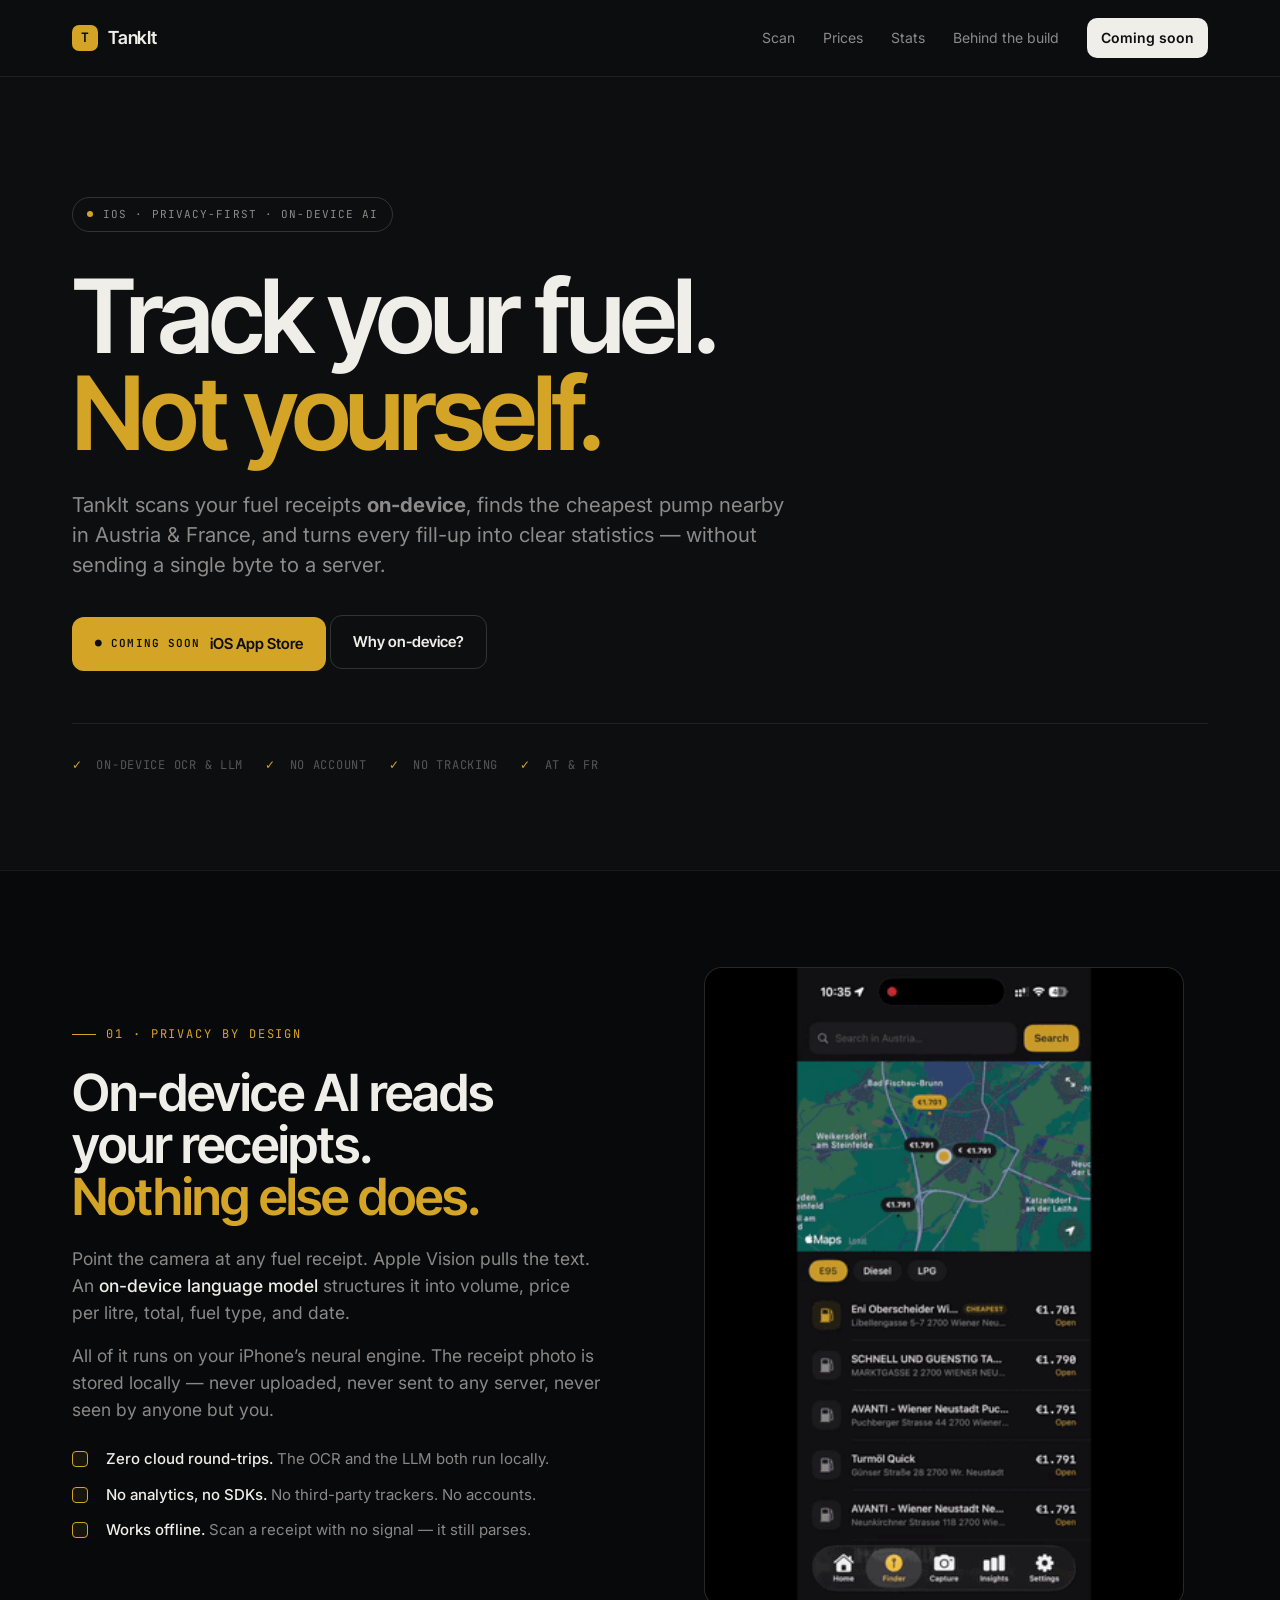
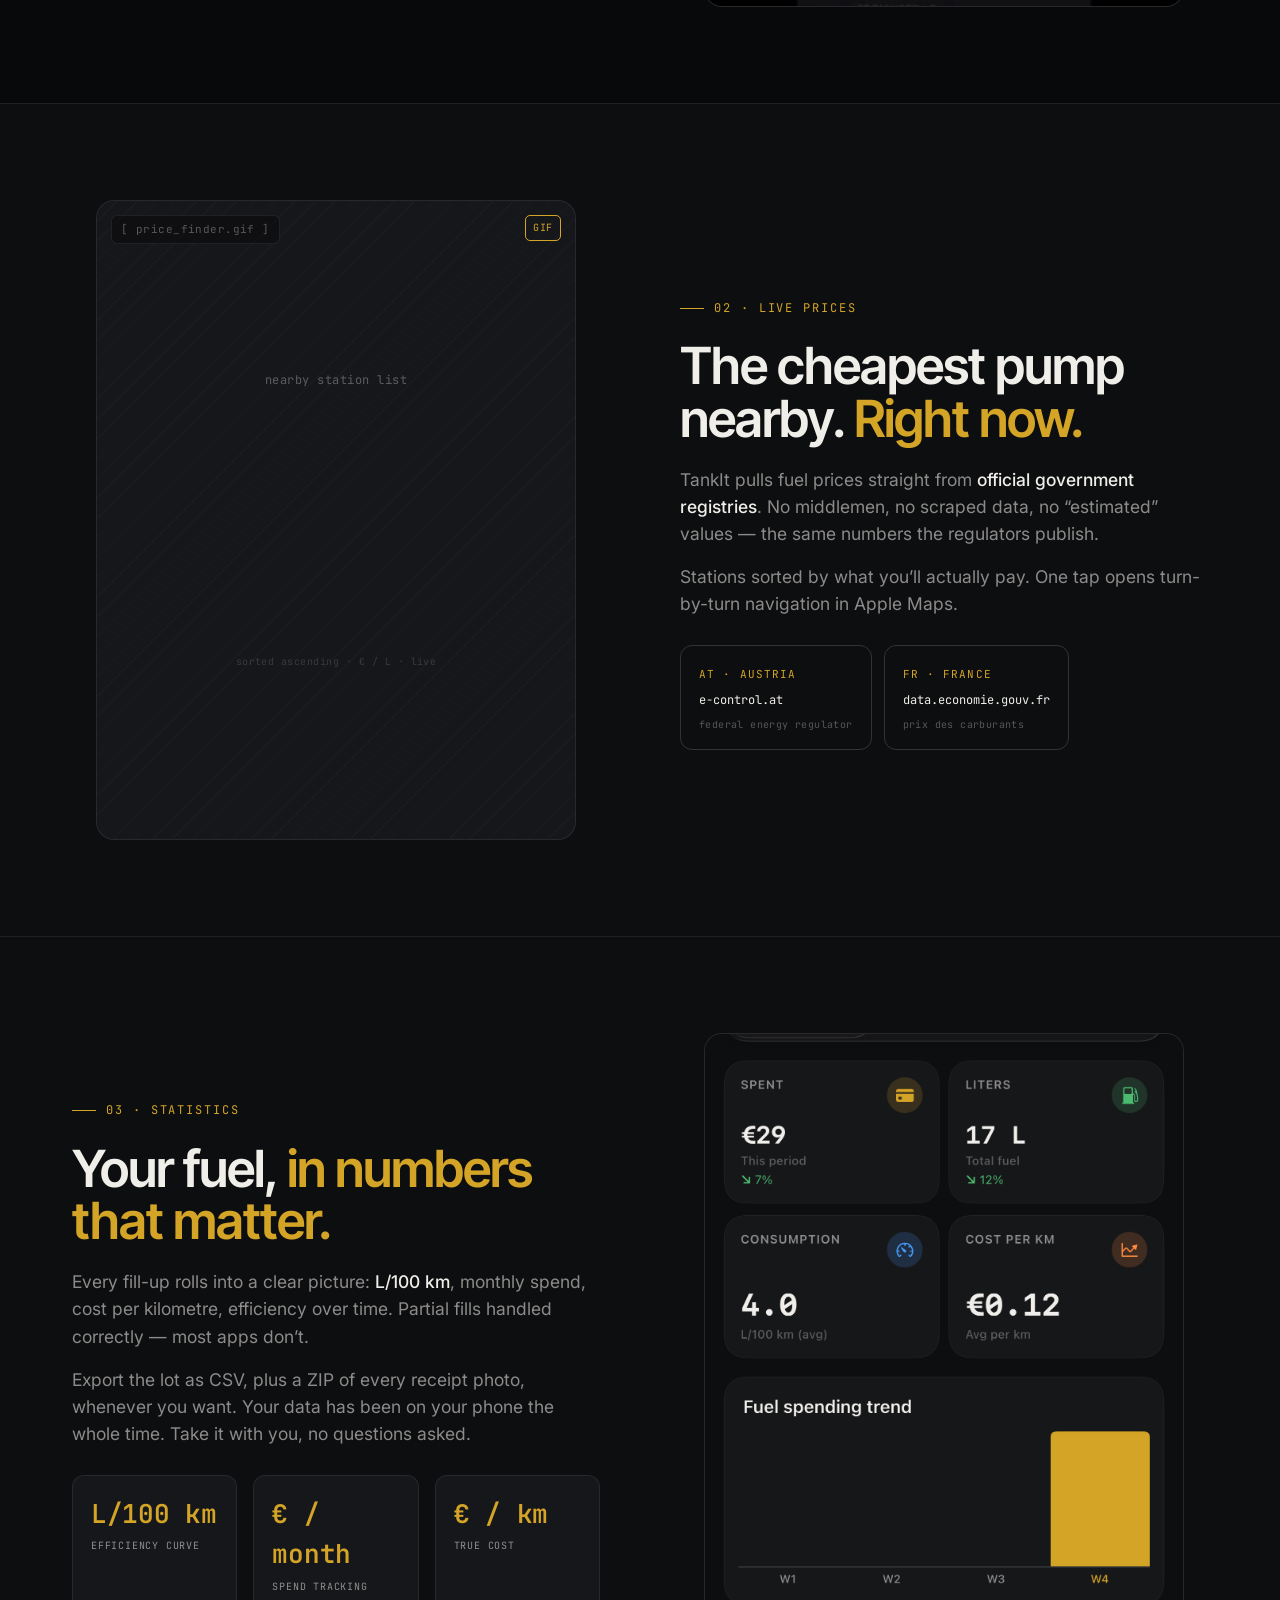
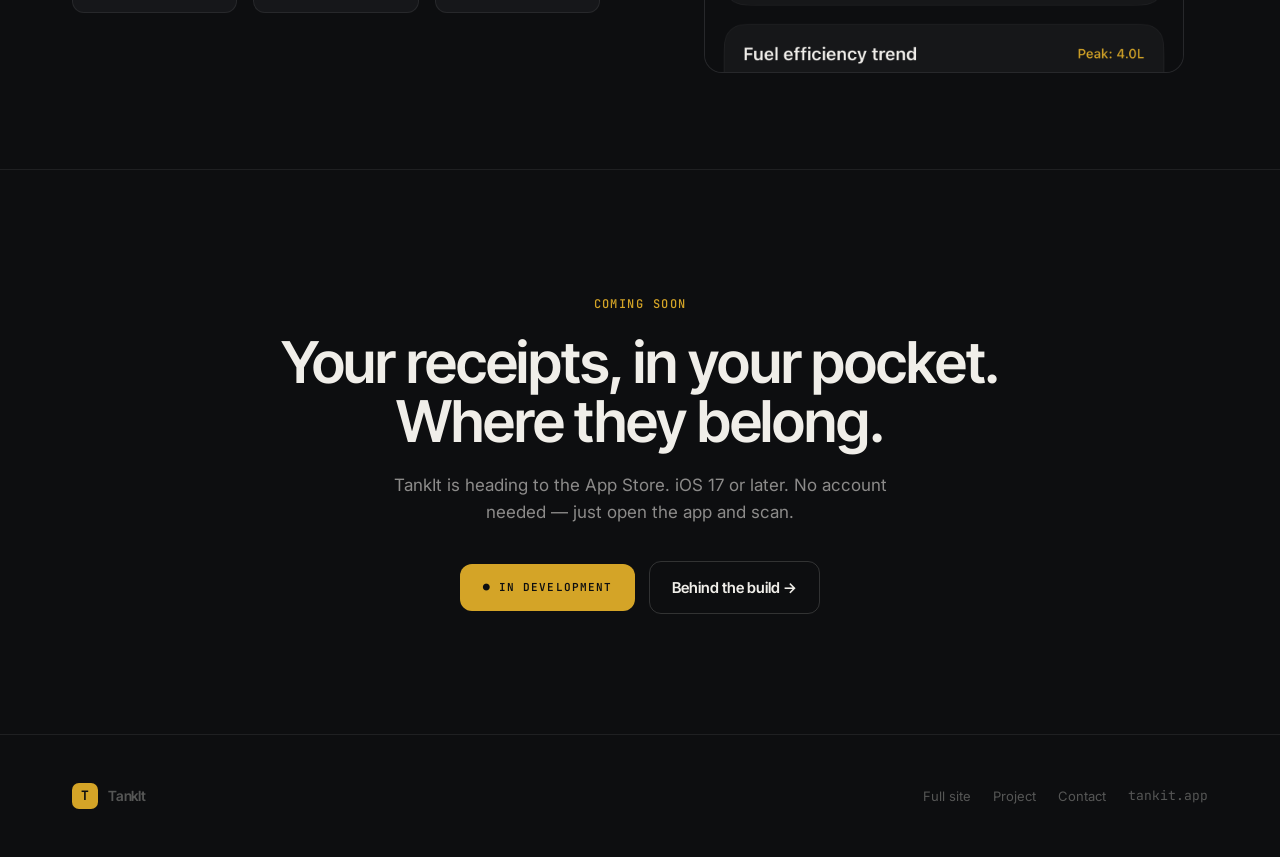
==== index.html @ 337fa313 "Initial commit" ====
<!doctype html>
<html lang="en">
<head>
<meta charset="utf-8" />
<meta name="viewport" content="width=device-width,initial-scale=1" />
<title>TankIt — Fuel tracking that stays on your phone</title>
<meta name="description" content="A privacy-first iOS fuel tracker. On-device receipt scanning, live prices in Austria & France, and your fuel statistics — without ever leaving your iPhone." />
<link rel="preconnect" href="https://fonts.googleapis.com">
<link rel="preconnect" href="https://fonts.gstatic.com" crossorigin>
<link href="https://fonts.googleapis.com/css2?family=Inter+Tight:wght@400;500;600;700&family=Inter:wght@400;500;600&family=JetBrains+Mono:wght@400;500;600;700&display=swap" rel="stylesheet">
<link rel="stylesheet" href="styles.css" />
<style>
  /* Short page — three feature anchors only */
  .hero-short { padding: 120px 0 96px; }
  .hero-short h1 { font-size: clamp(56px, 8vw, 108px); line-height: 0.95; letter-spacing: -0.04em; max-width: 14ch; }
  .hero-short h1 .accent { color: var(--accent); }
  .hero-short .lede { font-size: clamp(18px, 1.6vw, 22px); color: var(--ink-muted); max-width: 56ch; margin: 28px 0 36px; line-height: 1.45; }
  .hero-short .badges {
    display: flex; flex-wrap: wrap; gap: 22px;
    font-family: var(--font-mono); font-size: 12px;
    color: var(--ink-faint); letter-spacing: 0.06em; text-transform: uppercase;
    padding-top: 32px; border-top: 1px solid var(--border); margin-top: 52px;
  }
  .hero-short .badges .check { color: var(--accent); margin-right: 6px; }

  /* Feature trio — alternating layout */
  .feat-block {
    padding: 96px 0;
    border-top: 1px solid var(--border);
  }
  .feat-block .row {
    display: grid;
    grid-template-columns: 1fr 1fr;
    gap: 80px;
    align-items: center;
  }
  .feat-block.reverse .row > .copy { order: 2; }
  .feat-block.reverse .row > .art { order: 1; }
  .feat-block .num {
    font-family: var(--font-mono); font-size: 12px; color: var(--accent);
    letter-spacing: 0.16em; text-transform: uppercase; margin-bottom: 22px;
    display: inline-flex; align-items: center; gap: 10px;
  }
  .feat-block .num::before { content: ""; width: 24px; height: 1px; background: var(--accent); }
  .feat-block h2 {
    font-size: clamp(36px, 4vw, 56px);
    line-height: 1.02; letter-spacing: -0.02em;
    margin-bottom: 22px; max-width: 16ch;
  }
  .feat-block h2 .accent { color: var(--accent); }
  .feat-block .copy p {
    font-size: 17.5px; color: var(--ink-muted); line-height: 1.55;
    max-width: 50ch; margin-bottom: 16px;
  }
  .feat-block .copy strong { color: var(--ink); font-weight: 500; }
  .feat-block ul.kv {
    margin-top: 24px; padding: 0; list-style: none;
    display: flex; flex-direction: column; gap: 12px;
  }
  .feat-block ul.kv li {
    display: grid; grid-template-columns: 22px 1fr;
    gap: 12px; font-size: 15px; color: var(--ink-muted);
  }
  .feat-block ul.kv li::before {
    content: ""; width: 14px; height: 14px;
    border: 1px solid var(--accent); border-radius: 4px;
    margin-top: 4px; background: rgba(212, 164, 39, 0.08);
  }
  .feat-block ul.kv li strong { color: var(--ink); font-weight: 500; }
  @media (max-width: 900px) {
    .feat-block .row { grid-template-columns: 1fr; gap: 40px; }
    .feat-block.reverse .row > .copy,
    .feat-block.reverse .row > .art { order: initial; }
  }

  /* Special: privacy block — darker tone */
  .privacy-block { background: #08090b; }
  .privacy-block .num { color: var(--accent); }
  .privacy-pill {
    display: inline-flex; align-items: center; gap: 10px;
    padding: 8px 14px; border: 1px solid var(--border-strong);
    border-radius: 999px; font-family: var(--font-mono);
    font-size: 11px; color: var(--ink-muted); letter-spacing: 0.1em;
    text-transform: uppercase; margin-bottom: 24px;
  }
  .privacy-pill .dot { width: 6px; height: 6px; border-radius: 50%; background: var(--accent); }

  /* Coverage tag pair (AT / FR) */
  .country-tags { display: flex; gap: 12px; margin-top: 28px; flex-wrap: wrap; }
  .country-tag {
    border: 1px solid var(--border-strong);
    border-radius: 12px; padding: 14px 18px; min-width: 140px;
  }
  .country-tag .flag {
    font-family: var(--font-mono); font-size: 11px;
    color: var(--accent); letter-spacing: 0.1em; text-transform: uppercase;
  }
  .country-tag .src {
    display: block; font-family: var(--font-mono); font-size: 12px;
    color: var(--ink); margin-top: 6px;
  }
  .country-tag .src-sub {
    font-family: var(--font-mono); font-size: 10px;
    color: var(--ink-faint); margin-top: 2px; letter-spacing: 0.04em;
  }

  /* Stats inline display */
  .stats-row {
    display: grid; grid-template-columns: repeat(3, 1fr);
    gap: 16px; margin-top: 28px;
  }
  .stats-row .stat {
    border: 1px solid var(--border); border-radius: 12px;
    padding: 18px; background: var(--bg-elev);
  }
  .stats-row .v {
    font-family: var(--font-mono); font-size: 26px;
    font-weight: 600; color: var(--accent);
    letter-spacing: -0.01em;
  }
  .stats-row .l {
    font-family: var(--font-mono); font-size: 10px;
    color: var(--ink-muted); text-transform: uppercase;
    letter-spacing: 0.08em; margin-top: 4px;
  }
  @media (max-width: 600px) { .stats-row { grid-template-columns: 1fr 1fr; } }

  /* CTA */
  .cta-short { padding: 120px 0; text-align: center; border-top: 1px solid var(--border); }
  .cta-short h2 { font-size: clamp(36px, 4.5vw, 64px); line-height: 1.02; letter-spacing: -0.02em; }
  .cta-short p { font-size: 17px; color: var(--ink-muted); max-width: 50ch; margin: 22px auto 36px; }

  /* Media art frames — make sure they sit large in their column */
  .feat-block .art .media { width: 100%; max-width: 480px; margin: 0 auto; }
  .feat-block.center-art .art .media { max-width: 560px; }
</style>
</head>
<body>

<header class="nav">
  <div class="nav-inner">
    <a class="brand" href="index.html">
      <span class="brand-mark">T</span>
      <span>TankIt</span>
    </a>
    <nav class="nav-links">
      <a href="#scan">Scan</a>
      <a href="#prices">Prices</a>
      <a href="#stats">Stats</a>
      <a href="behind.html">Behind the build</a>
      <a class="nav-cta" href="#download">Coming soon</a>
    </nav>
  </div>
</header>

<main>

  <!-- HERO -->
  <section class="hero-short">
    <div class="wrap">
      <span class="privacy-pill" style="margin-bottom: 36px;">
        <span class="dot"></span>
        <span>iOS · privacy-first · on-device AI</span>
      </span>
      <h1>Track your fuel.<br/><span class="accent">Not yourself.</span></h1>
      <p class="lede">
        TankIt scans your fuel receipts <strong>on-device</strong>, finds the cheapest pump nearby in Austria &amp; France, and turns every fill-up into clear statistics — without sending a single byte to a server.
      </p>
      <div class="hero-actions">
        <span class="btn btn-primary" style="cursor:default;">
          <span class="mono" style="font-size:11px;letter-spacing:0.1em;text-transform:uppercase;">●&nbsp;Coming soon</span>
          <span>iOS App Store</span>
        </span>
        <a class="btn btn-ghost" href="#scan">Why on-device?</a>
      </div>
      <div class="badges">
        <span><span class="check">✓</span> on-device OCR &amp; LLM</span>
        <span><span class="check">✓</span> no account</span>
        <span><span class="check">✓</span> no tracking</span>
        <span><span class="check">✓</span> AT &amp; FR</span>
      </div>
    </div>
  </section>

  <!-- 01 · ON-DEVICE LLM RECEIPT SCANNING -->
  <section class="feat-block privacy-block" id="scan">
    <div class="wrap">
      <div class="row">
        <div class="copy">
          <span class="num">01 · Privacy by design</span>
          <h2>On-device AI reads your receipts. <span class="accent">Nothing else does.</span></h2>
          <p>
            Point the camera at any fuel receipt. Apple Vision pulls the text. An <strong>on-device language model</strong> structures it into volume, price per litre, total, fuel type, and date.
          </p>
          <p>
            All of it runs on your iPhone&rsquo;s neural engine. The receipt photo is stored locally — never uploaded, never sent to any server, never seen by anyone but you.
          </p>
          <ul class="kv">
            <li><span><strong>Zero cloud round-trips.</strong> The OCR and the LLM both run locally.</span></li>
            <li><span><strong>No analytics, no SDKs.</strong> No third-party trackers. No accounts.</span></li>
            <li><span><strong>Works offline.</strong> Scan a receipt with no signal — it still parses.</span></li>
          </ul>
        </div>
        <div class="art">
          <div class="media ar-3-4"><img src="assets/receipt_scan.gif" alt="On-device receipt scanning" onerror="this.remove()"/><span class="media-label">[ receipt_scan.gif ]</span>
            <span class="media-tag">GIF</span>
            <div class="media-center">
              on-device scan loop
              <span class="dim">camera → Vision OCR → on-device LLM → fields</span>
            </div>
          </div>
        </div>
      </div>
    </div>
  </section>

  <!-- 02 · NEARBY STATIONS -->
  <section class="feat-block reverse" id="prices">
    <div class="wrap">
      <div class="row">
        <div class="copy">
          <span class="num">02 · Live prices</span>
          <h2>The cheapest pump nearby. <span class="accent">Right now.</span></h2>
          <p>
            TankIt pulls fuel prices straight from <strong>official government registries</strong>. No middlemen, no scraped data, no &ldquo;estimated&rdquo; values — the same numbers the regulators publish.
          </p>
          <p>
            Stations sorted by what you&rsquo;ll actually pay. One tap opens turn-by-turn navigation in Apple Maps.
          </p>
          <div class="country-tags">
            <div class="country-tag">
              <span class="flag">AT · Austria</span>
              <span class="src">e-control.at</span>
              <span class="src-sub">federal energy regulator</span>
            </div>
            <div class="country-tag">
              <span class="flag">FR · France</span>
              <span class="src">data.economie.gouv.fr</span>
              <span class="src-sub">prix des carburants</span>
            </div>
          </div>
        </div>
        <div class="art">
          <div class="media ar-3-4"><img src="assets/price_finder.gif" alt="Nearby fuel stations sorted by price" onerror="this.remove()"/><span class="media-label">[ price_finder.gif ]</span>
            <span class="media-tag">GIF</span>
            <div class="media-center">
              nearby station list
              <span class="dim">sorted ascending · € / L · live</span>
            </div>
          </div>
        </div>
      </div>
    </div>
  </section>

  <!-- 03 · STATISTICS -->
  <section class="feat-block" id="stats">
    <div class="wrap">
      <div class="row">
        <div class="copy">
          <span class="num">03 · Statistics</span>
          <h2>Your fuel, <span class="accent">in numbers that matter.</span></h2>
          <p>
            Every fill-up rolls into a clear picture: <strong>L/100 km</strong>, monthly spend, cost per kilometre, efficiency over time. Partial fills handled correctly — most apps don&rsquo;t.
          </p>
          <p>
            Export the lot as CSV, plus a ZIP of every receipt photo, whenever you want. Your data has been on your phone the whole time. Take it with you, no questions asked.
          </p>
          <div class="stats-row">
            <div class="stat"><div class="v">L/100&nbsp;km</div><div class="l">efficiency curve</div></div>
            <div class="stat"><div class="v">€ / month</div><div class="l">spend tracking</div></div>
            <div class="stat"><div class="v">€ / km</div><div class="l">true cost</div></div>
          </div>
        </div>
        <div class="art">
          <div class="media ar-3-4"><img src="assets/stats_dashboard.png" alt="Fuel statistics dashboard" onerror="this.remove()"/><span class="media-label">[ stats_dashboard.png ]</span>
            <span class="media-tag">IMG</span>
            <div class="media-center">
              statistics dashboard
              <span class="dim">L/100 km · € spend · cost/km · trend</span>
            </div>
          </div>
        </div>
      </div>
    </div>
  </section>

  <!-- CTA -->
  <section class="cta-short" id="download">
    <div class="wrap-narrow">
      <span class="eyebrow">Coming soon</span>
      <h2 style="margin-top:18px;">Your receipts, in your pocket.<br/>Where they belong.</h2>
      <p>TankIt is heading to the App Store. iOS 17 or later. No account needed — just open the app and scan.</p>
      <div style="display:flex;gap:14px;justify-content:center;flex-wrap:wrap;align-items:center;">
        <span class="btn btn-primary" style="cursor:default;">
          <span class="mono" style="font-size:11px;letter-spacing:0.1em;text-transform:uppercase;">●&nbsp;In development</span>
        </span>
        <a class="btn btn-ghost" href="behind.html">Behind the build →</a>
      </div>
    </div>
  </section>

</main>

<footer>
  <div class="wrap">
    <div class="footer-inner">
      <div class="brand">
        <span class="brand-mark">T</span>
        <span style="font-size:14px;">TankIt</span>
      </div>
      <div class="footer-links">
        <a href="index.html">Full site</a>
        <a href="behind.html">Project</a>
        <a href="mailto:hello@tankit.app">Contact</a>
        <span class="mono">tankit.app</span>
      </div>
    </div>
  </div>
</footer>

</body>
</html>
---- styles.css ----
/* TankIt — Petrol Dark, derived from app Theme.swift */
:root {
  --bg: #0d0e10;
  --bg-elev: #16171a;
  --bg-subtle: #1d1e22;
  --ink: #f0eee9;
  --ink-muted: rgba(240, 238, 233, 0.56);
  --ink-faint: rgba(240, 238, 233, 0.32);
  --ink-ghost: rgba(240, 238, 233, 0.16);
  --border: rgba(240, 238, 233, 0.08);
  --border-strong: rgba(240, 238, 233, 0.16);
  --accent: #d4a427;
  --accent-soft: rgba(212, 164, 39, 0.14);
  --accent-ink: #0d0e10;
  --danger: #e05c3a;

  --r-card: 18px;
  --r-small: 12px;

  --font-display: "Inter Tight", "Inter", system-ui, -apple-system, sans-serif;
  --font-body: "Inter", system-ui, -apple-system, sans-serif;
  --font-mono: "JetBrains Mono", ui-monospace, "SF Mono", Menlo, monospace;
}

* { box-sizing: border-box; }

html, body {
  margin: 0;
  padding: 0;
  background: var(--bg);
  color: var(--ink);
  font-family: var(--font-body);
  font-size: 16px;
  line-height: 1.55;
  -webkit-font-smoothing: antialiased;
  text-rendering: optimizeLegibility;
}

a { color: inherit; text-decoration: none; }

::selection { background: var(--accent); color: var(--accent-ink); }

/* ---------- Layout ---------- */
.wrap { max-width: 1200px; margin: 0 auto; padding: 0 32px; }
.wrap-narrow { max-width: 880px; margin: 0 auto; padding: 0 32px; }

/* ---------- Top nav ---------- */
.nav {
  position: sticky;
  top: 0;
  z-index: 50;
  backdrop-filter: blur(16px);
  -webkit-backdrop-filter: blur(16px);
  background: rgba(13, 14, 16, 0.72);
  border-bottom: 1px solid var(--border);
}
.nav-inner {
  display: flex;
  align-items: center;
  justify-content: space-between;
  padding: 18px 32px;
  max-width: 1200px;
  margin: 0 auto;
}
.brand {
  display: flex;
  align-items: center;
  gap: 10px;
  font-family: var(--font-display);
  font-weight: 600;
  font-size: 18px;
  letter-spacing: -0.01em;
}
.brand-mark {
  width: 26px; height: 26px;
  border-radius: 7px;
  background: var(--accent);
  display: grid;
  place-items: center;
  color: var(--accent-ink);
  font-family: var(--font-mono);
  font-weight: 700;
  font-size: 13px;
}
.nav-links {
  display: flex;
  gap: 28px;
  align-items: center;
  font-size: 14px;
  color: var(--ink-muted);
}
.nav-links a:not(.nav-cta) {
  position: relative;
  padding: 4px 0;
  transition: color 120ms ease;
}
.nav-links a:not(.nav-cta)::after {
  content: "";
  position: absolute;
  left: 0; right: 0; bottom: -2px;
  height: 1px;
  background: var(--accent);
  transform: scaleX(0);
  transform-origin: left;
  transition: transform 180ms ease;
}
.nav-links a:not(.nav-cta):hover { color: var(--ink); }
.nav-links a:not(.nav-cta):hover::after { transform: scaleX(1); }
.nav-links a:hover { color: var(--ink); }
.nav-cta {
  background: var(--ink);
  color: var(--bg);
  padding: 9px 14px;
  border-radius: 10px;
  font-weight: 600;
  font-size: 14px;
  white-space: nowrap;
}
.nav-cta:hover { background: var(--accent); color: var(--accent-ink); }

/* ---------- Type ---------- */
h1, h2, h3, h4 {
  font-family: var(--font-display);
  font-weight: 600;
  letter-spacing: -0.02em;
  margin: 0;
  text-wrap: balance;
}
h1 { font-size: clamp(48px, 7vw, 96px); line-height: 0.98; letter-spacing: -0.035em; }
h2 { font-size: clamp(32px, 4.5vw, 56px); line-height: 1.05; letter-spacing: -0.025em; }
h3 { font-size: 22px; line-height: 1.25; }
p { margin: 0; text-wrap: pretty; }

.eyebrow {
  font-family: var(--font-mono);
  font-size: 12px;
  text-transform: uppercase;
  letter-spacing: 0.12em;
  color: var(--accent);
  font-weight: 500;
}
.muted { color: var(--ink-muted); }
.faint { color: var(--ink-faint); }
.mono { font-family: var(--font-mono); }

/* ---------- Buttons ---------- */
.btn {
  display: inline-flex;
  align-items: center;
  gap: 10px;
  padding: 14px 22px;
  border-radius: 12px;
  font-weight: 600;
  font-size: 15px;
  font-family: var(--font-display);
  border: 1px solid transparent;
  cursor: pointer;
  white-space: nowrap;
  transition: transform 120ms ease, background 120ms ease, color 120ms ease;
}
.btn-primary { background: var(--accent); color: var(--accent-ink); }
.btn-primary:hover { transform: translateY(-1px); }
.btn-ghost {
  background: transparent;
  color: var(--ink);
  border-color: var(--border-strong);
}
.btn-ghost:hover { border-color: var(--ink); }

/* ---------- Sections ---------- */
section { padding: 120px 0; border-top: 1px solid var(--border); }
section:first-of-type { border-top: none; }

.section-head {
  display: grid;
  grid-template-columns: 1fr 2fr;
  gap: 64px;
  margin-bottom: 64px;
  align-items: end;
}
.section-head .eyebrow { display: block; margin-bottom: 16px; }
.section-head p { color: var(--ink-muted); font-size: 17px; max-width: 56ch; }

@media (max-width: 800px) {
  .section-head { grid-template-columns: 1fr; gap: 24px; }
  section { padding: 80px 0; }
  .wrap, .wrap-narrow { padding: 0 20px; }
  .nav-inner { padding: 16px 20px; }
  .nav-links a:not(.nav-cta) { display: none; }
}

/* ---------- Image / GIF placeholder ---------- */
.media {
  position: relative;
  background: var(--bg-elev);
  border: 1px solid var(--border);
  border-radius: var(--r-card);
  overflow: hidden;
  background-image: repeating-linear-gradient(
    135deg,
    rgba(240, 238, 233, 0.025) 0px,
    rgba(240, 238, 233, 0.025) 1px,
    transparent 1px,
    transparent 14px
  );
}
.media-label {
  position: absolute;
  top: 14px;
  left: 14px;
  font-family: var(--font-mono);
  font-size: 11px;
  letter-spacing: 0.04em;
  color: var(--ink-faint);
  background: rgba(13, 14, 16, 0.7);
  border: 1px solid var(--border);
  padding: 5px 9px;
  border-radius: 6px;
  text-transform: lowercase;
}
.media-tag {
  position: absolute;
  top: 14px;
  right: 14px;
  font-family: var(--font-mono);
  font-size: 10px;
  color: var(--accent);
  border: 1px solid var(--accent);
  padding: 4px 7px;
  border-radius: 5px;
  letter-spacing: 0.06em;
}
.media-center {
  position: absolute;
  inset: 0;
  display: grid;
  place-items: center;
  font-family: var(--font-mono);
  font-size: 12px;
  color: var(--ink-faint);
  letter-spacing: 0.04em;
  pointer-events: none;
  text-align: center;
  padding: 40px;
}
.media-center .dim {
  display: block;
  color: var(--ink-ghost);
  font-size: 10px;
  margin-top: 6px;
}

/* Real images / video fill the frame, and hide the striped placeholder hints */
.media > img,
.media > video {
  position: absolute;
  inset: 0;
  width: 100%;
  height: 100%;
  object-fit: cover;
  display: block;
  z-index: 1;
}
.media:has(> img),
.media:has(> video) { background-image: none; }
.media:has(> img) .media-label,
.media:has(> img) .media-tag,
.media:has(> img) .media-center,
.media:has(> video) .media-label,
.media:has(> video) .media-tag,
.media:has(> video) .media-center { display: none; }

/* aspect helpers */
.ar-phone { aspect-ratio: 9/19.5; }
.ar-wide { aspect-ratio: 16/9; }
.ar-square { aspect-ratio: 1/1; }
.ar-3-4 { aspect-ratio: 3/4; }
.ar-4-3 { aspect-ratio: 4/3; }

/* ---------- Footer ---------- */
footer {
  border-top: 1px solid var(--border);
  padding: 48px 0;
  color: var(--ink-faint);
  font-size: 13px;
}
.footer-inner {
  display: flex;
  align-items: center;
  justify-content: space-between;
  gap: 24px;
  flex-wrap: wrap;
}
.footer-links {
  display: flex;
  gap: 22px;
}
.footer-links a:hover { color: var(--ink); }
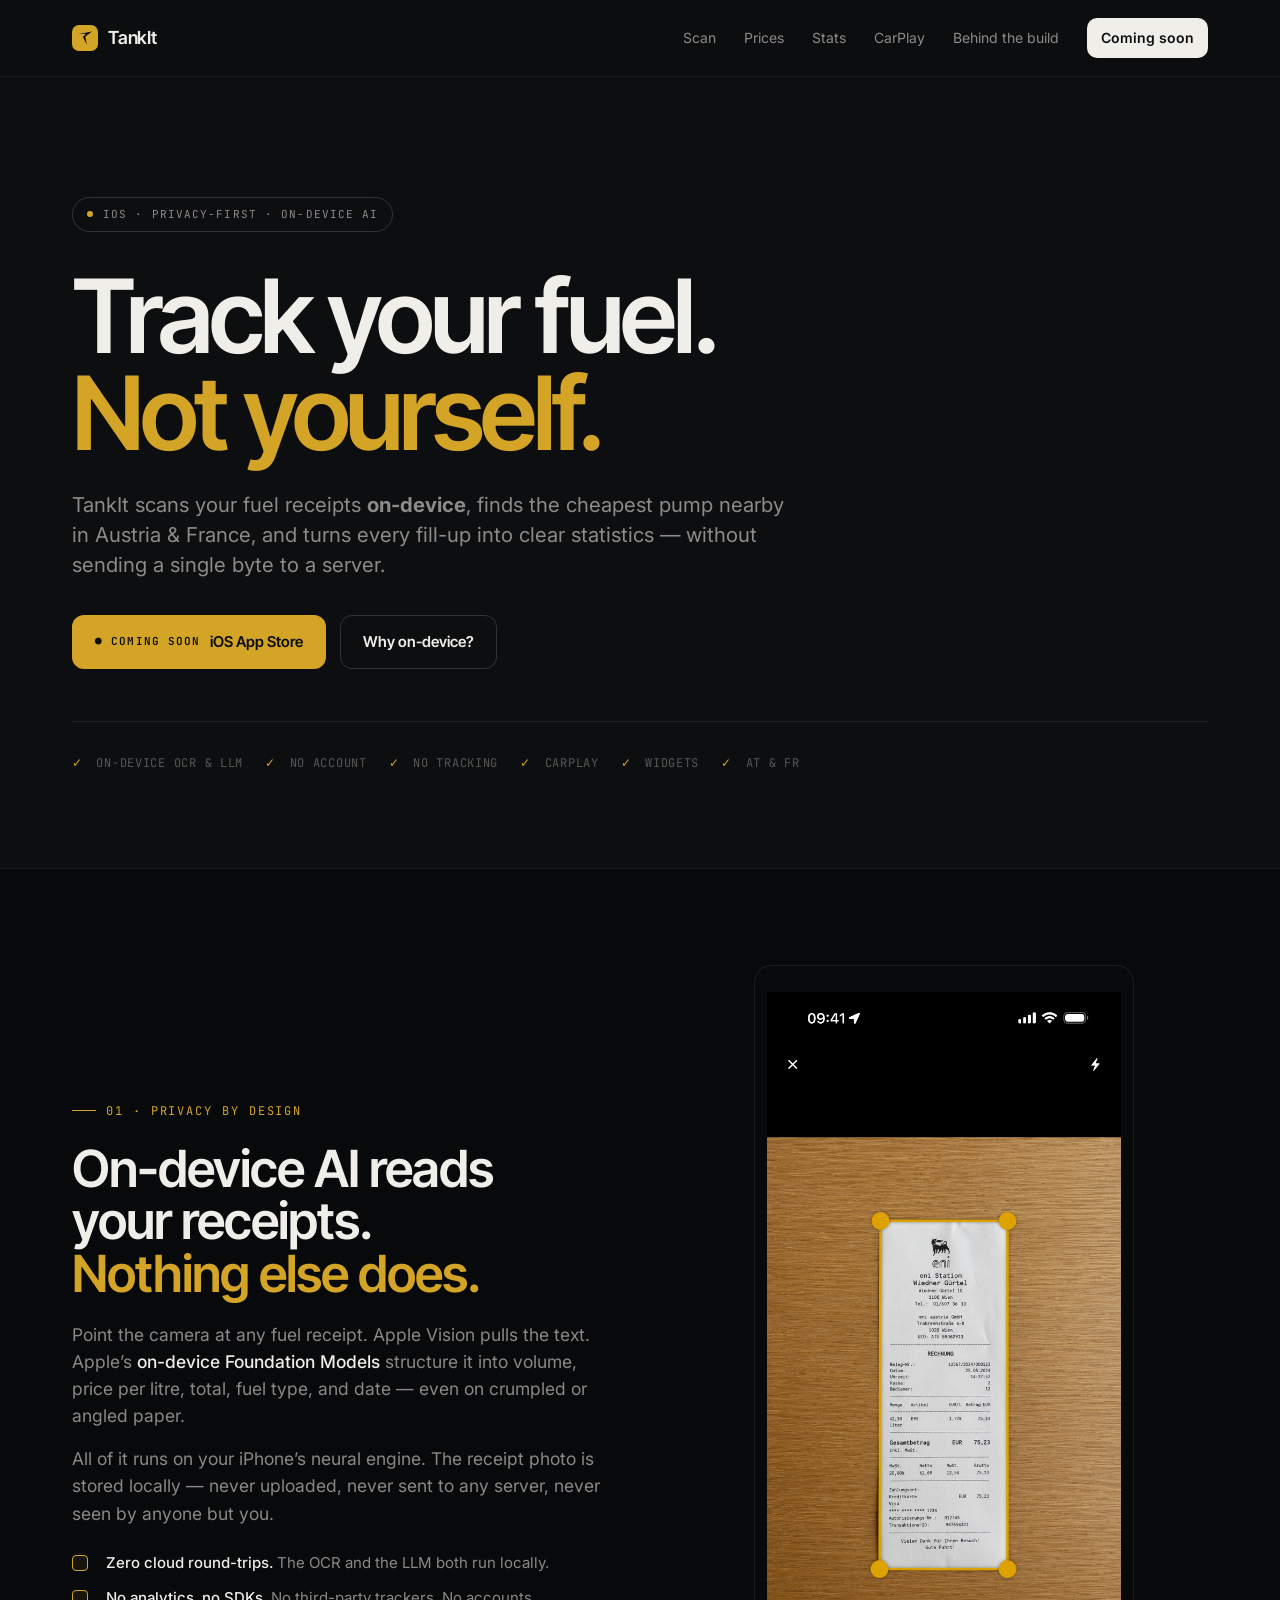
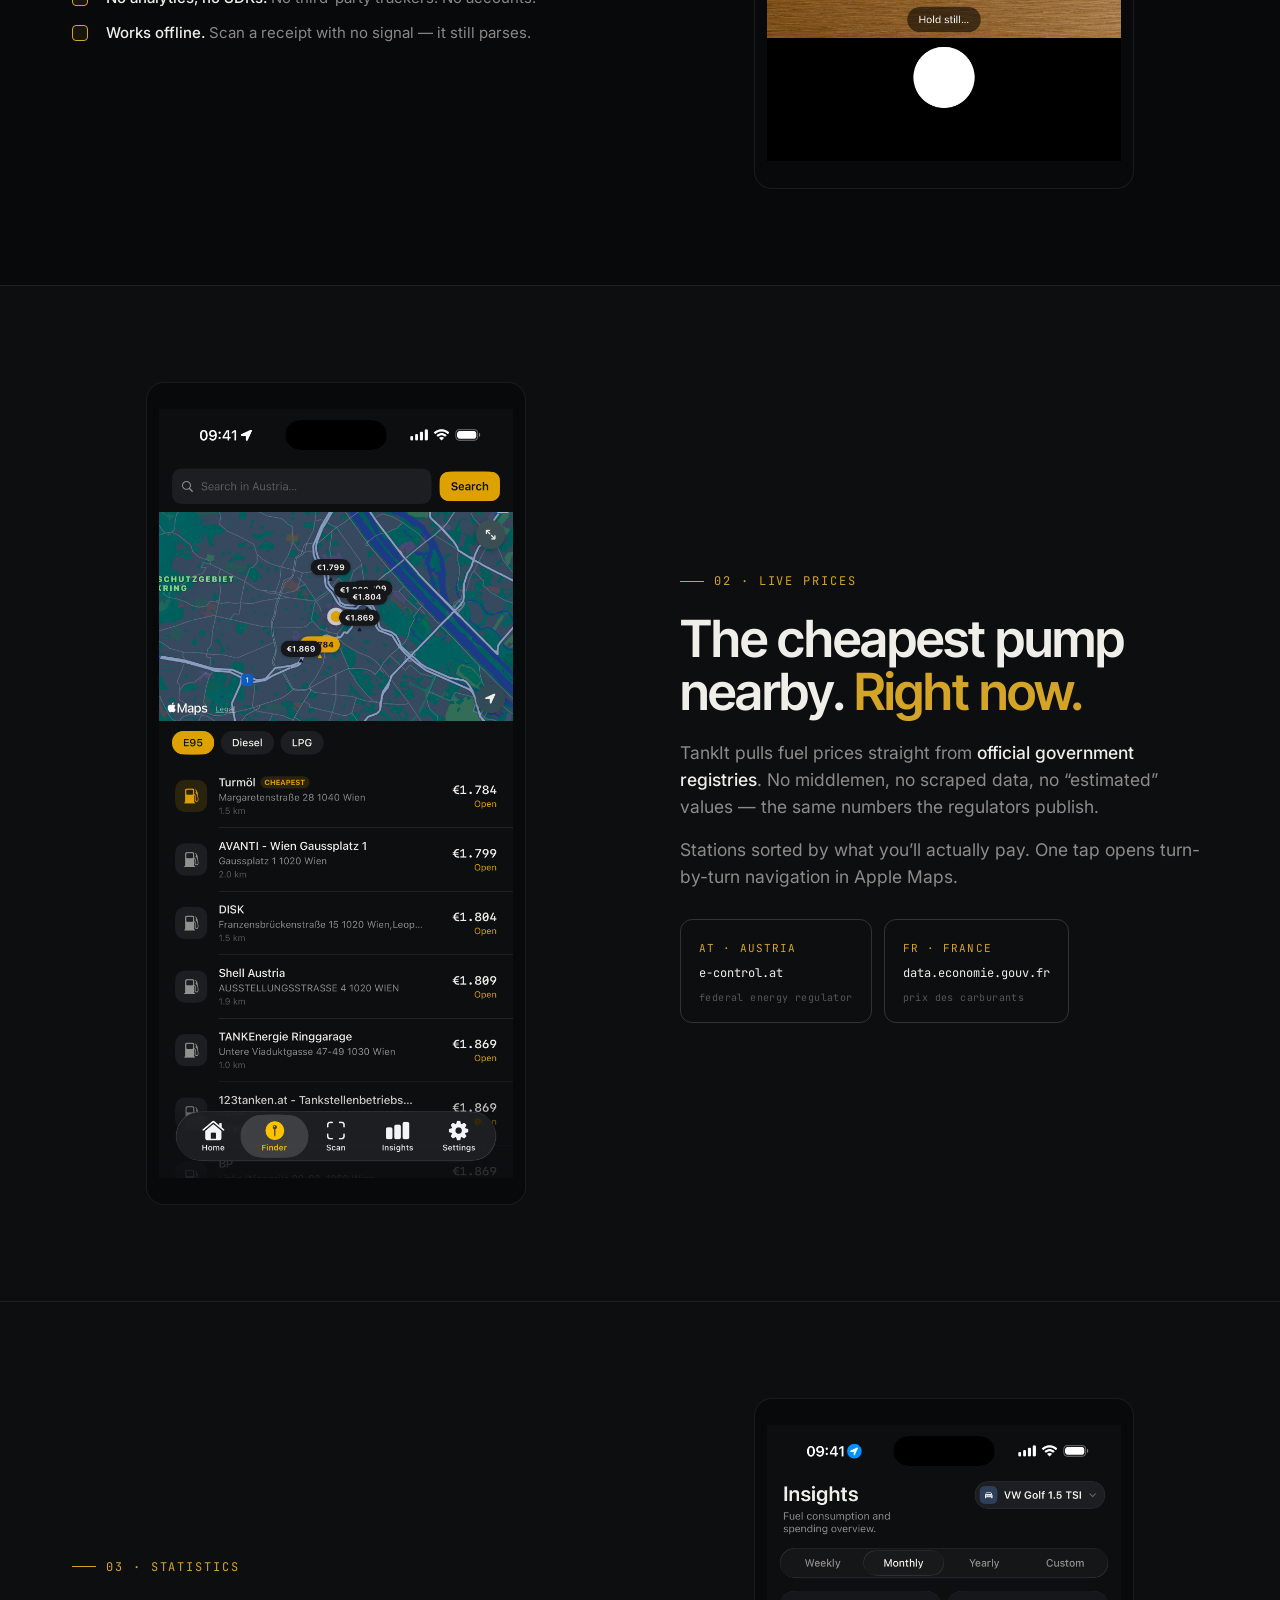
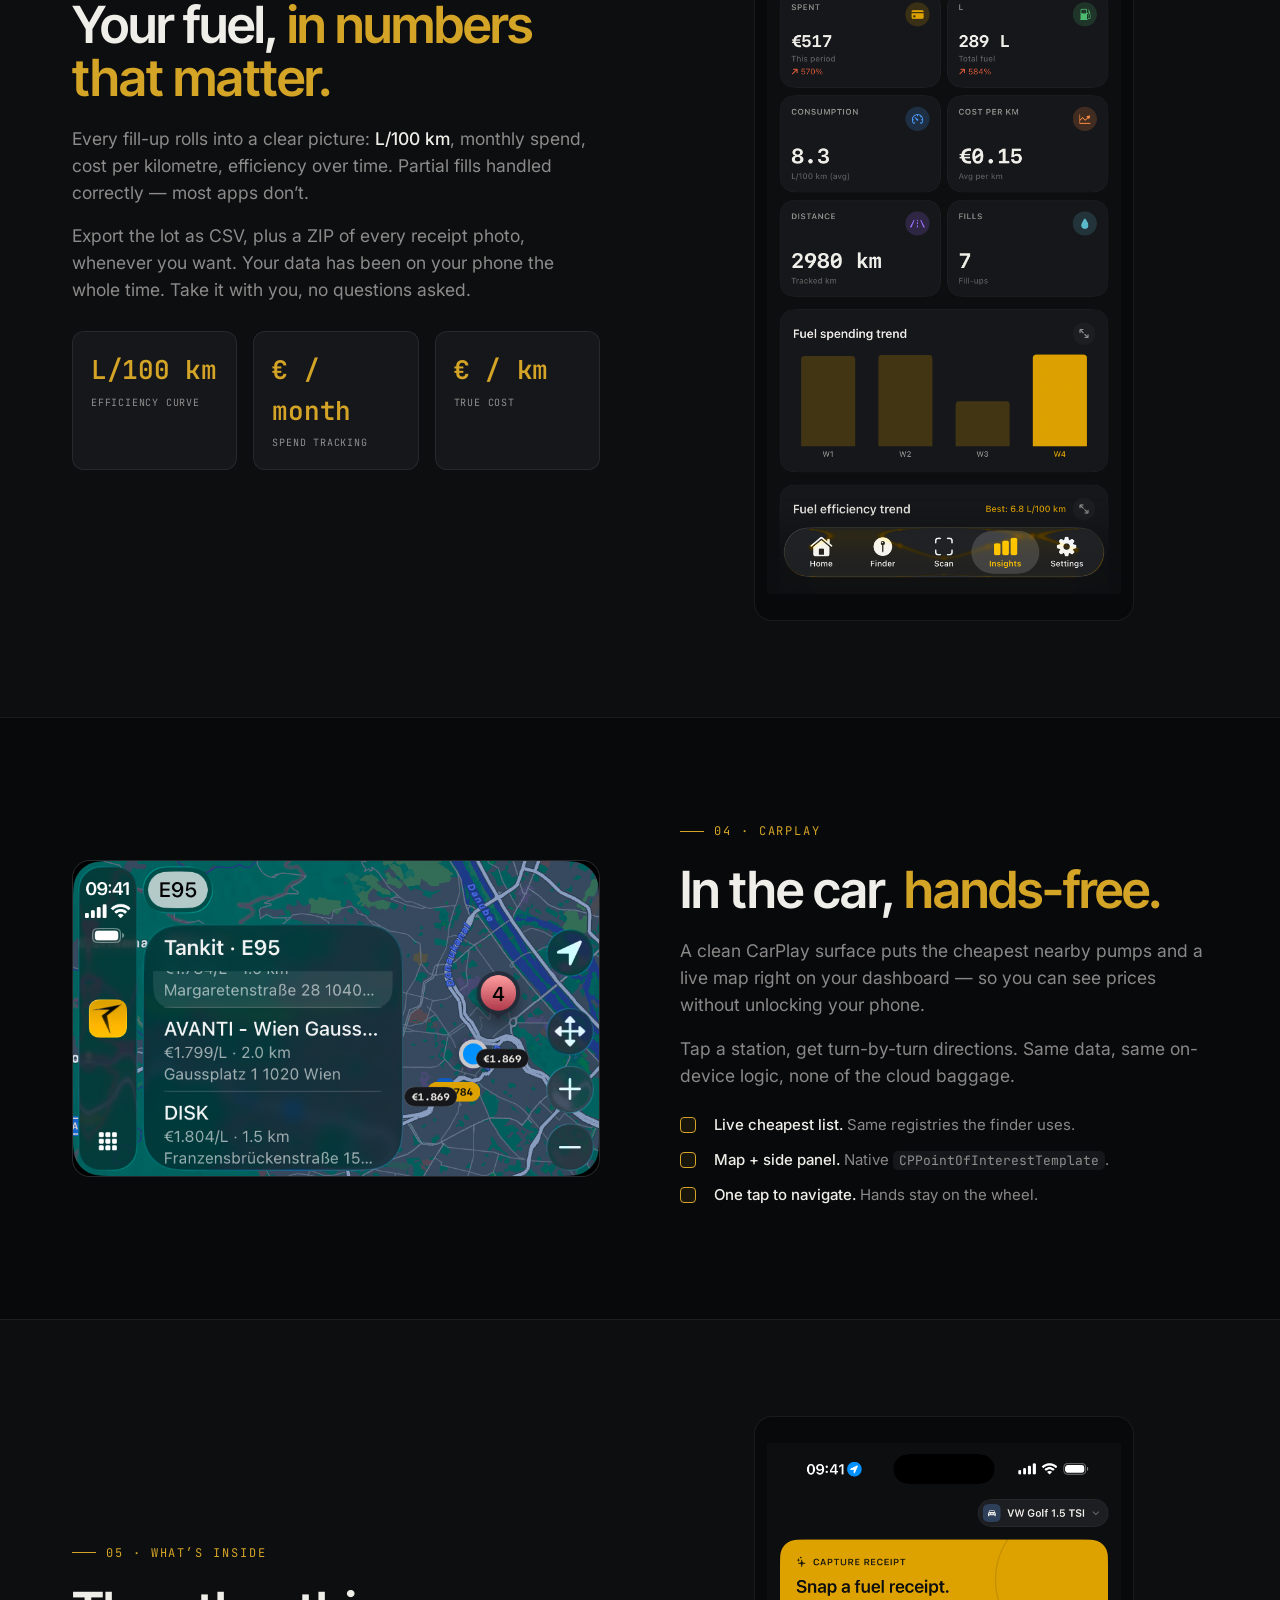
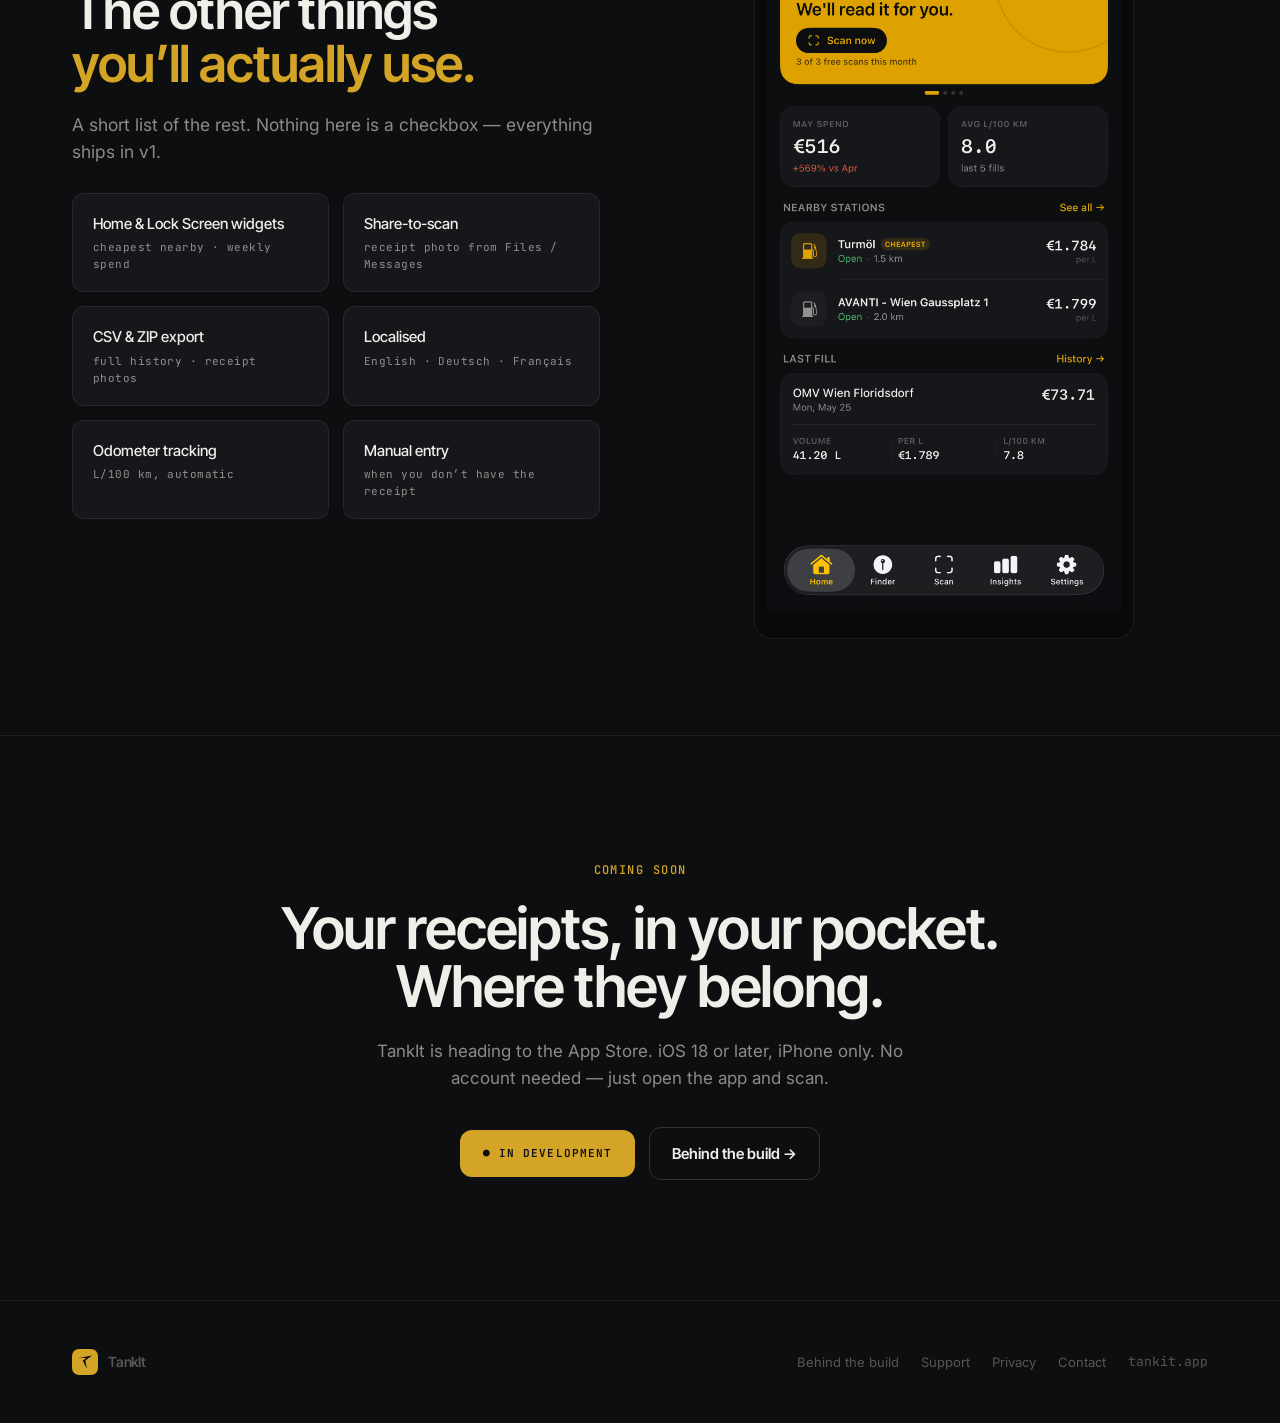
==== commit de1ae79a: "Refresh landing site for v1 launch - Drop the placeholder GIFs and add the 5 App Store screenshots  " ====
--- a/index.html
+++ b/index.html
@@ -4,13 +4,14 @@
 <meta charset="utf-8" />
 <meta name="viewport" content="width=device-width,initial-scale=1" />
 <title>TankIt — Fuel tracking that stays on your phone</title>
-<meta name="description" content="A privacy-first iOS fuel tracker. On-device receipt scanning, live prices in Austria & France, and your fuel statistics — without ever leaving your iPhone." />
+<meta name="description" content="A privacy-first iOS fuel tracker. On-device receipt scanning, live prices in Austria & France, CarPlay, widgets, and clear fuel stats — without ever leaving your iPhone." />
+<link rel="icon" type="image/svg+xml" href="favicon.svg" />
 <link rel="preconnect" href="https://fonts.googleapis.com">
 <link rel="preconnect" href="https://fonts.gstatic.com" crossorigin>
 <link href="https://fonts.googleapis.com/css2?family=Inter+Tight:wght@400;500;600;700&family=Inter:wght@400;500;600&family=JetBrains+Mono:wght@400;500;600;700&display=swap" rel="stylesheet">
 <link rel="stylesheet" href="styles.css" />
 <style>
-  /* Short page — three feature anchors only */
+  /* Hero */
   .hero-short { padding: 120px 0 96px; }
   .hero-short h1 { font-size: clamp(56px, 8vw, 108px); line-height: 0.95; letter-spacing: -0.04em; max-width: 14ch; }
   .hero-short h1 .accent { color: var(--accent); }
@@ -22,6 +23,7 @@
     padding-top: 32px; border-top: 1px solid var(--border); margin-top: 52px;
   }
   .hero-short .badges .check { color: var(--accent); margin-right: 6px; }
+  .hero-actions { display: flex; gap: 14px; flex-wrap: wrap; align-items: center; }
 
   /* Feature trio — alternating layout */
   .feat-block {
@@ -125,14 +127,33 @@
   }
   @media (max-width: 600px) { .stats-row { grid-template-columns: 1fr 1fr; } }
 
+  /* "What's inside" grid (Block 05) */
+  .inside-grid {
+    display: grid; grid-template-columns: repeat(2, 1fr);
+    gap: 14px; margin-top: 28px;
+  }
+  .inside-grid .item {
+    border: 1px solid var(--border); border-radius: 12px;
+    padding: 18px 20px; background: var(--bg-elev);
+  }
+  .inside-grid .item .t {
+    font-family: var(--font-display); font-weight: 500;
+    font-size: 15px; color: var(--ink); margin-bottom: 4px;
+  }
+  .inside-grid .item .d {
+    font-family: var(--font-mono); font-size: 11px;
+    color: var(--ink-muted); letter-spacing: 0.04em;
+  }
+  @media (max-width: 600px) { .inside-grid { grid-template-columns: 1fr; } }
+
   /* CTA */
   .cta-short { padding: 120px 0; text-align: center; border-top: 1px solid var(--border); }
   .cta-short h2 { font-size: clamp(36px, 4.5vw, 64px); line-height: 1.02; letter-spacing: -0.02em; }
   .cta-short p { font-size: 17px; color: var(--ink-muted); max-width: 50ch; margin: 22px auto 36px; }
 
   /* Media art frames — make sure they sit large in their column */
-  .feat-block .art .media { width: 100%; max-width: 480px; margin: 0 auto; }
-  .feat-block.center-art .art .media { max-width: 560px; }
+  .feat-block .art .media { width: 100%; max-width: 380px; margin: 0 auto; }
+  .feat-block.carplay-block .art .media { max-width: 560px; }
 </style>
 </head>
 <body>
@@ -140,13 +161,20 @@
 <header class="nav">
   <div class="nav-inner">
     <a class="brand" href="index.html">
-      <span class="brand-mark">T</span>
+      <span class="brand-mark">
+        <svg viewBox="0 0 212 221" aria-hidden="true">
+          <g transform="translate(0 221) scale(0.1 -0.1)">
+            <path d="M1420 1904 c-530 -103 -743 -144 -1042 -201 -109 -20 -198 -41 -198 -46 0 -4 8 -6 18 -3 35 10 997 18 987 8 -5 -5 -100 -76 -210 -156 -110 -81 -210 -155 -222 -164 l-22 -17 266 -558 c146 -306 267 -556 268 -555 3 3 -29 181 -135 761 -34 186 -59 344 -57 351 3 8 71 65 152 127 81 63 264 206 408 318 144 112 268 206 275 208 13 5 17 24 5 22 -5 0 -226 -43 -493 -95z"/>
+          </g>
+        </svg>
+      </span>
       <span>TankIt</span>
     </a>
     <nav class="nav-links">
       <a href="#scan">Scan</a>
       <a href="#prices">Prices</a>
       <a href="#stats">Stats</a>
+      <a href="#carplay">CarPlay</a>
       <a href="behind.html">Behind the build</a>
       <a class="nav-cta" href="#download">Coming soon</a>
     </nav>
@@ -177,6 +205,8 @@
         <span><span class="check">✓</span> on-device OCR &amp; LLM</span>
         <span><span class="check">✓</span> no account</span>
         <span><span class="check">✓</span> no tracking</span>
+        <span><span class="check">✓</span> CarPlay</span>
+        <span><span class="check">✓</span> widgets</span>
         <span><span class="check">✓</span> AT &amp; FR</span>
       </div>
     </div>
@@ -190,7 +220,7 @@
           <span class="num">01 · Privacy by design</span>
           <h2>On-device AI reads your receipts. <span class="accent">Nothing else does.</span></h2>
           <p>
-            Point the camera at any fuel receipt. Apple Vision pulls the text. An <strong>on-device language model</strong> structures it into volume, price per litre, total, fuel type, and date.
+            Point the camera at any fuel receipt. Apple Vision pulls the text. Apple&rsquo;s <strong>on-device Foundation Models</strong> structure it into volume, price per litre, total, fuel type, and date — even on crumpled or angled paper.
           </p>
           <p>
             All of it runs on your iPhone&rsquo;s neural engine. The receipt photo is stored locally — never uploaded, never sent to any server, never seen by anyone but you.
@@ -202,12 +232,8 @@
           </ul>
         </div>
         <div class="art">
-          <div class="media ar-3-4"><img src="assets/receipt_scan.gif" alt="On-device receipt scanning" onerror="this.remove()"/><span class="media-label">[ receipt_scan.gif ]</span>
-            <span class="media-tag">GIF</span>
-            <div class="media-center">
-              on-device scan loop
-              <span class="dim">camera → Vision OCR → on-device LLM → fields</span>
-            </div>
+          <div class="media ar-phone phone-shot">
+            <img src="assets/screenshots/03-scan.png" alt="Receipt scan in TankIt" />
           </div>
         </div>
       </div>
@@ -241,12 +267,8 @@
           </div>
         </div>
         <div class="art">
-          <div class="media ar-3-4"><img src="assets/price_finder.gif" alt="Nearby fuel stations sorted by price" onerror="this.remove()"/><span class="media-label">[ price_finder.gif ]</span>
-            <span class="media-tag">GIF</span>
-            <div class="media-center">
-              nearby station list
-              <span class="dim">sorted ascending · € / L · live</span>
-            </div>
+          <div class="media ar-phone phone-shot">
+            <img src="assets/screenshots/02-finder.png" alt="Nearby fuel stations sorted by price" />
           </div>
         </div>
       </div>
@@ -273,12 +295,82 @@
           </div>
         </div>
         <div class="art">
-          <div class="media ar-3-4"><img src="assets/stats_dashboard.png" alt="Fuel statistics dashboard" onerror="this.remove()"/><span class="media-label">[ stats_dashboard.png ]</span>
-            <span class="media-tag">IMG</span>
-            <div class="media-center">
-              statistics dashboard
-              <span class="dim">L/100 km · € spend · cost/km · trend</span>
-            </div>
+          <div class="media ar-phone phone-shot">
+            <img src="assets/screenshots/04-insights.png" alt="Fuel statistics in TankIt" />
+          </div>
+        </div>
+      </div>
+    </div>
+  </section>
+
+  <!-- 04 · CARPLAY -->
+  <section class="feat-block reverse carplay-block privacy-block" id="carplay">
+    <div class="wrap">
+      <div class="row">
+        <div class="copy">
+          <span class="num">04 · CarPlay</span>
+          <h2>In the car, <span class="accent">hands-free.</span></h2>
+          <p>
+            A clean CarPlay surface puts the cheapest nearby pumps and a live map right on your dashboard — so you can see prices without unlocking your phone.
+          </p>
+          <p>
+            Tap a station, get turn-by-turn directions. Same data, same on-device logic, none of the cloud baggage.
+          </p>
+          <ul class="kv">
+            <li><span><strong>Live cheapest list.</strong> Same registries the finder uses.</span></li>
+            <li><span><strong>Map + side panel.</strong> Native <code style="font-family:var(--font-mono);font-size:13px;background:var(--bg-elev);padding:1px 6px;border-radius:5px;">CPPointOfInterestTemplate</code>.</span></li>
+            <li><span><strong>One tap to navigate.</strong> Hands stay on the wheel.</span></li>
+          </ul>
+        </div>
+        <div class="art">
+          <div class="media ar-carplay">
+            <img src="assets/screenshots/05-carplay.png" alt="TankIt running on CarPlay with a map and cheapest-station list" />
+          </div>
+        </div>
+      </div>
+    </div>
+  </section>
+
+  <!-- 05 · WHAT'S INSIDE -->
+  <section class="feat-block" id="more">
+    <div class="wrap">
+      <div class="row">
+        <div class="copy">
+          <span class="num">05 · What&rsquo;s inside</span>
+          <h2>The other things <span class="accent">you&rsquo;ll actually use.</span></h2>
+          <p>
+            A short list of the rest. Nothing here is a checkbox — everything ships in v1.
+          </p>
+          <div class="inside-grid">
+            <div class="item">
+              <div class="t">Home &amp; Lock Screen widgets</div>
+              <div class="d">cheapest nearby · weekly spend</div>
+            </div>
+            <div class="item">
+              <div class="t">Share-to-scan</div>
+              <div class="d">receipt photo from Files / Messages</div>
+            </div>
+            <div class="item">
+              <div class="t">CSV &amp; ZIP export</div>
+              <div class="d">full history · receipt photos</div>
+            </div>
+            <div class="item">
+              <div class="t">Localised</div>
+              <div class="d">English · Deutsch · Français</div>
+            </div>
+            <div class="item">
+              <div class="t">Odometer tracking</div>
+              <div class="d">L/100 km, automatic</div>
+            </div>
+            <div class="item">
+              <div class="t">Manual entry</div>
+              <div class="d">when you don&rsquo;t have the receipt</div>
+            </div>
+          </div>
+        </div>
+        <div class="art">
+          <div class="media ar-phone phone-shot">
+            <img src="assets/screenshots/01-home.png" alt="TankIt home screen" />
           </div>
         </div>
       </div>
@@ -290,7 +382,7 @@
     <div class="wrap-narrow">
       <span class="eyebrow">Coming soon</span>
       <h2 style="margin-top:18px;">Your receipts, in your pocket.<br/>Where they belong.</h2>
-      <p>TankIt is heading to the App Store. iOS 17 or later. No account needed — just open the app and scan.</p>
+      <p>TankIt is heading to the App Store. iOS 18 or later, iPhone only. No account needed — just open the app and scan.</p>
       <div style="display:flex;gap:14px;justify-content:center;flex-wrap:wrap;align-items:center;">
         <span class="btn btn-primary" style="cursor:default;">
           <span class="mono" style="font-size:11px;letter-spacing:0.1em;text-transform:uppercase;">●&nbsp;In development</span>
@@ -306,13 +398,20 @@
   <div class="wrap">
     <div class="footer-inner">
       <div class="brand">
-        <span class="brand-mark">T</span>
+        <span class="brand-mark">
+          <svg viewBox="0 0 212 221" aria-hidden="true">
+            <g transform="translate(0 221) scale(0.1 -0.1)">
+              <path d="M1420 1904 c-530 -103 -743 -144 -1042 -201 -109 -20 -198 -41 -198 -46 0 -4 8 -6 18 -3 35 10 997 18 987 8 -5 -5 -100 -76 -210 -156 -110 -81 -210 -155 -222 -164 l-22 -17 266 -558 c146 -306 267 -556 268 -555 3 3 -29 181 -135 761 -34 186 -59 344 -57 351 3 8 71 65 152 127 81 63 264 206 408 318 144 112 268 206 275 208 13 5 17 24 5 22 -5 0 -226 -43 -493 -95z"/>
+            </g>
+          </svg>
+        </span>
         <span style="font-size:14px;">TankIt</span>
       </div>
       <div class="footer-links">
-        <a href="index.html">Full site</a>
-        <a href="behind.html">Project</a>
-        <a href="mailto:hello@tankit.app">Contact</a>
+        <a href="behind.html">Behind the build</a>
+        <a href="support.html">Support</a>
+        <a href="privacy.html">Privacy</a>
+        <a href="mailto:tankit@tankit.app">Contact</a>
         <span class="mono">tankit.app</span>
       </div>
     </div>
--- a/styles.css
+++ b/styles.css
@@ -81,7 +81,15 @@
   font-family: var(--font-mono);
   font-weight: 700;
   font-size: 13px;
-}
+  overflow: hidden;
+}
+.brand-mark svg {
+  width: 64%;
+  height: 64%;
+  display: block;
+  fill: var(--accent-ink);
+}
+.brand-mark--lg { width: 36px; height: 36px; border-radius: 9px; }
 .nav-links {
   display: flex;
   gap: 28px;
@@ -276,6 +284,118 @@
 .ar-square { aspect-ratio: 1/1; }
 .ar-3-4 { aspect-ratio: 3/4; }
 .ar-4-3 { aspect-ratio: 4/3; }
+.ar-carplay { aspect-ratio: 5/3; }
+
+/* Phone screenshots include their own UI background — contain inside the frame
+   with breathing room rather than cropping the bottom toolbar off. */
+.media.phone-shot { background: #08090b; }
+.media.phone-shot > img { object-fit: contain; padding: 12px; }
+
+/* ---------- Chips (reused on index + behind) ---------- */
+.chips { display: flex; flex-wrap: wrap; gap: 8px; margin: 12px 0 24px; }
+.chip {
+  font-family: var(--font-mono); font-size: 11px; color: var(--ink-muted);
+  border: 1px solid var(--border-strong); padding: 5px 10px;
+  border-radius: 999px; letter-spacing: 0.04em;
+}
+.chip.accent { color: var(--accent); border-color: var(--accent); }
+
+/* ---------- Long-form prose pages (privacy / support) ---------- */
+.prose {
+  max-width: 760px; margin: 0 auto;
+  padding: 64px 0 96px;
+}
+.prose h1 {
+  font-size: clamp(40px, 5vw, 64px); line-height: 1.02;
+  letter-spacing: -0.025em; margin-bottom: 16px;
+}
+.prose h1 .accent { color: var(--accent); }
+.prose .lede {
+  font-size: 19px; color: var(--ink-muted);
+  line-height: 1.5; margin-bottom: 40px; max-width: 60ch;
+}
+.prose h2 {
+  font-size: 28px; line-height: 1.2; letter-spacing: -0.015em;
+  margin: 56px 0 16px;
+}
+.prose h2 .num {
+  font-family: var(--font-mono); font-size: 13px;
+  color: var(--accent); margin-right: 12px;
+  font-weight: 500; letter-spacing: 0.06em;
+}
+.prose h3 {
+  font-size: 18px; margin: 32px 0 10px;
+}
+.prose p {
+  color: var(--ink-muted); font-size: 16.5px;
+  margin-bottom: 14px; line-height: 1.62;
+}
+.prose p strong { color: var(--ink); font-weight: 500; }
+.prose ul, .prose ol {
+  color: var(--ink-muted); font-size: 16px;
+  line-height: 1.6; padding-left: 22px;
+  margin: 0 0 18px;
+}
+.prose li { margin-bottom: 8px; }
+.prose li::marker { color: var(--accent); }
+.prose code {
+  font-family: var(--font-mono); font-size: 13px;
+  background: var(--bg-elev); border: 1px solid var(--border);
+  padding: 1px 6px; border-radius: 5px; color: var(--ink);
+}
+.prose a:not(.btn) {
+  color: var(--accent);
+  border-bottom: 1px solid var(--accent-soft);
+  transition: border-color 120ms ease;
+}
+.prose a:not(.btn):hover { border-bottom-color: var(--accent); }
+.prose .callout {
+  background: var(--bg-elev);
+  border: 1px solid var(--border-strong);
+  border-left: 3px solid var(--accent);
+  border-radius: var(--r-card);
+  padding: 22px 26px;
+  margin: 8px 0 36px;
+  font-family: var(--font-display);
+  font-size: 19px;
+  line-height: 1.4;
+  color: var(--ink);
+}
+.prose .callout strong { color: var(--accent); font-weight: 500; }
+.prose .meta {
+  font-family: var(--font-mono); font-size: 11px;
+  color: var(--ink-faint); letter-spacing: 0.08em;
+  text-transform: uppercase; margin-top: 48px;
+  padding-top: 24px; border-top: 1px solid var(--border);
+}
+.prose .meta strong { color: var(--ink); font-weight: 500; }
+.prose .toc {
+  margin: 4px 0 48px;
+  padding: 18px 22px;
+  background: var(--bg-elev);
+  border: 1px solid var(--border);
+  border-radius: var(--r-card);
+}
+.prose .toc-title {
+  font-family: var(--font-mono); font-size: 10px;
+  color: var(--accent); letter-spacing: 0.12em;
+  text-transform: uppercase; margin-bottom: 10px;
+}
+.prose .toc ol {
+  list-style: none; padding: 0; margin: 0;
+  display: grid; grid-template-columns: repeat(2, 1fr);
+  gap: 6px 16px;
+}
+.prose .toc ol li { margin: 0; font-size: 14px; }
+.prose .toc a {
+  color: var(--ink-muted); font-family: var(--font-mono); font-size: 12px;
+  border-bottom: none;
+}
+.prose .toc a:hover { color: var(--ink); }
+.prose .toc .num { color: var(--ink-ghost); margin-right: 8px; }
+@media (max-width: 700px) {
+  .prose .toc ol { grid-template-columns: 1fr; }
+}
 
 /* ---------- Footer ---------- */
 footer {
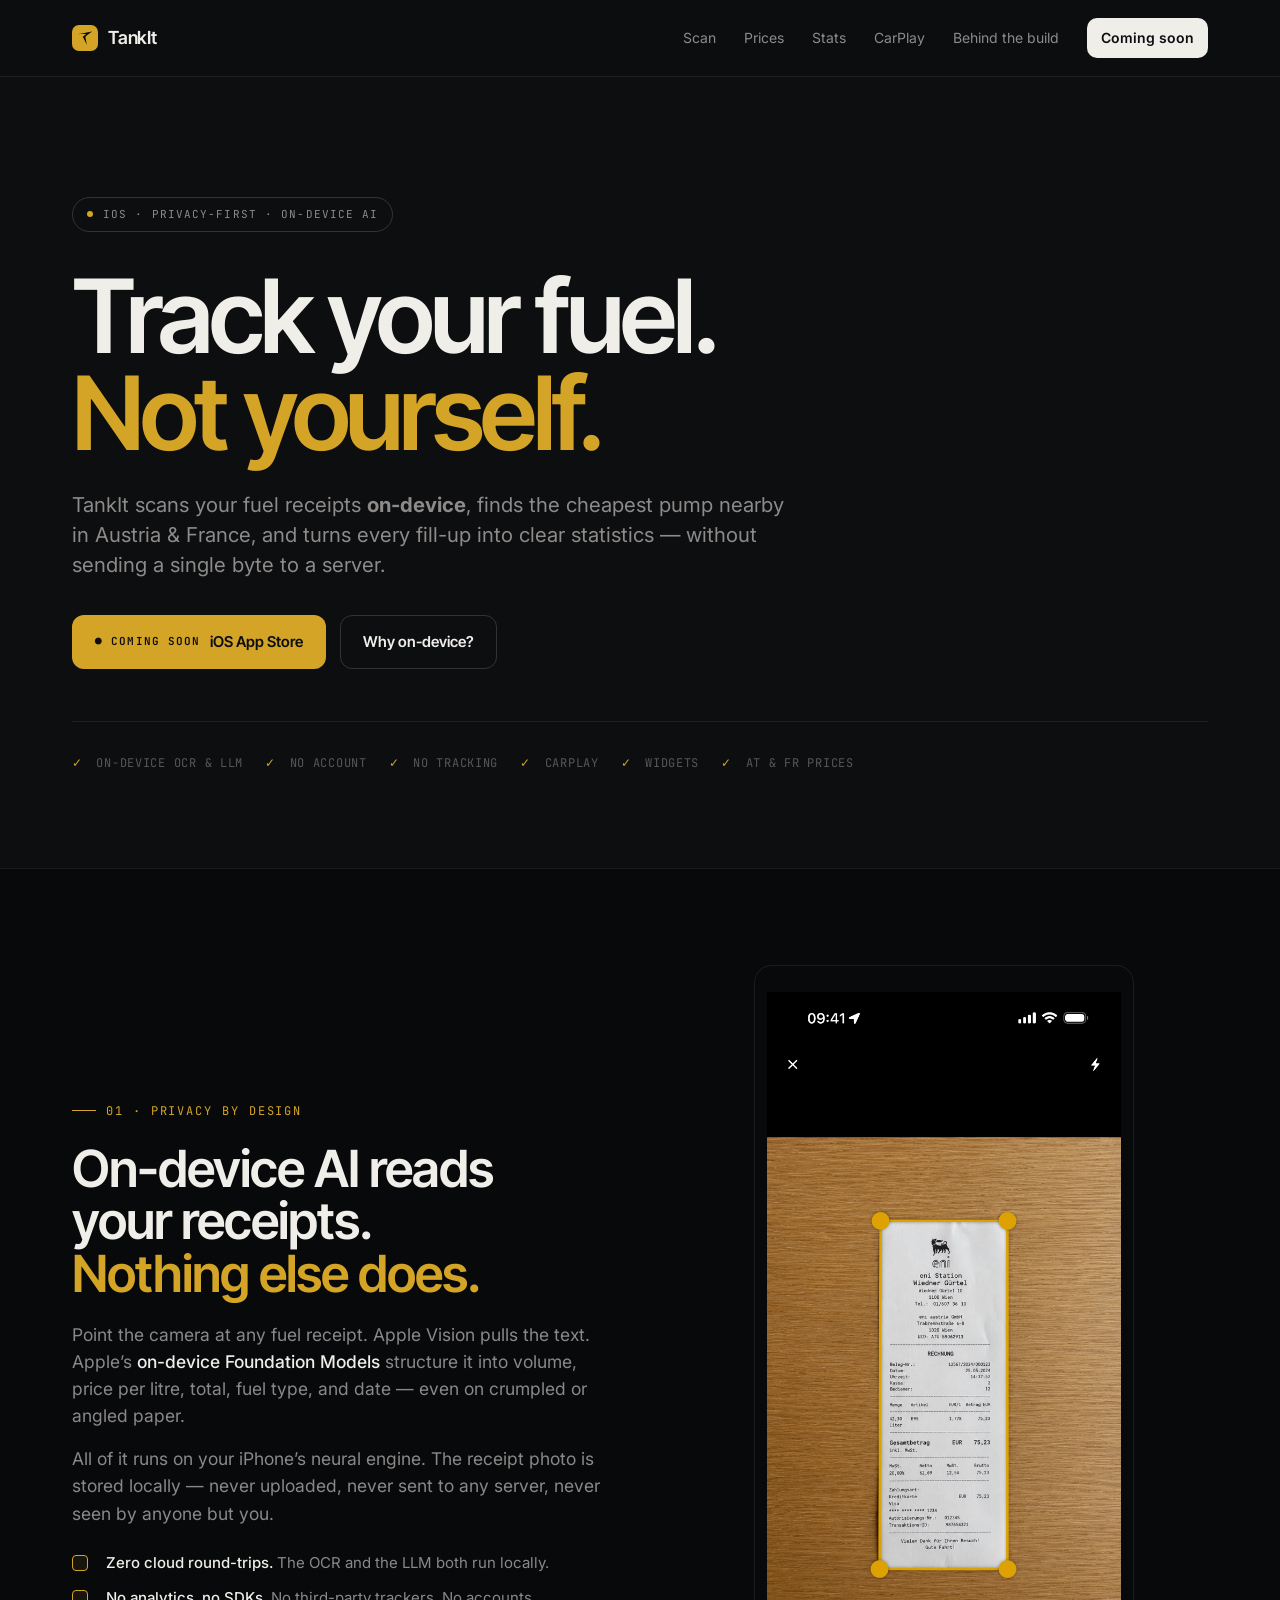
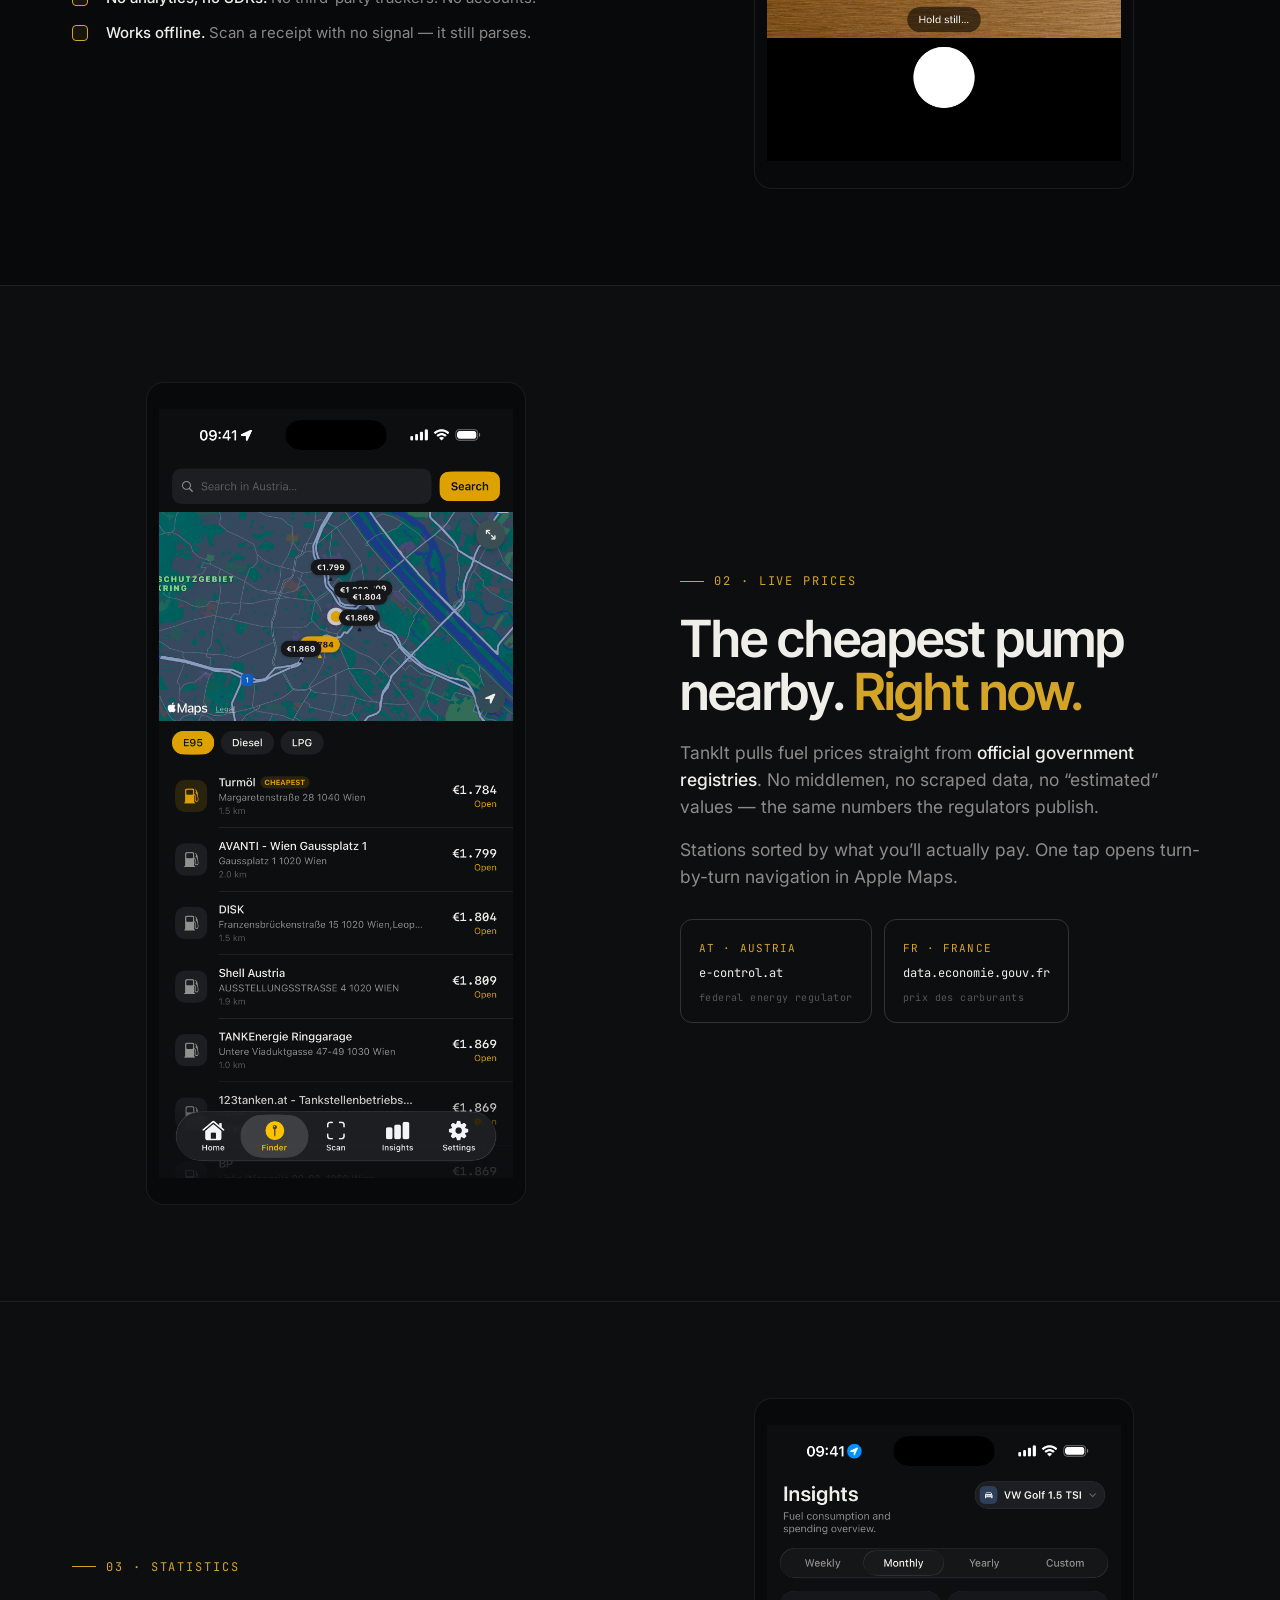
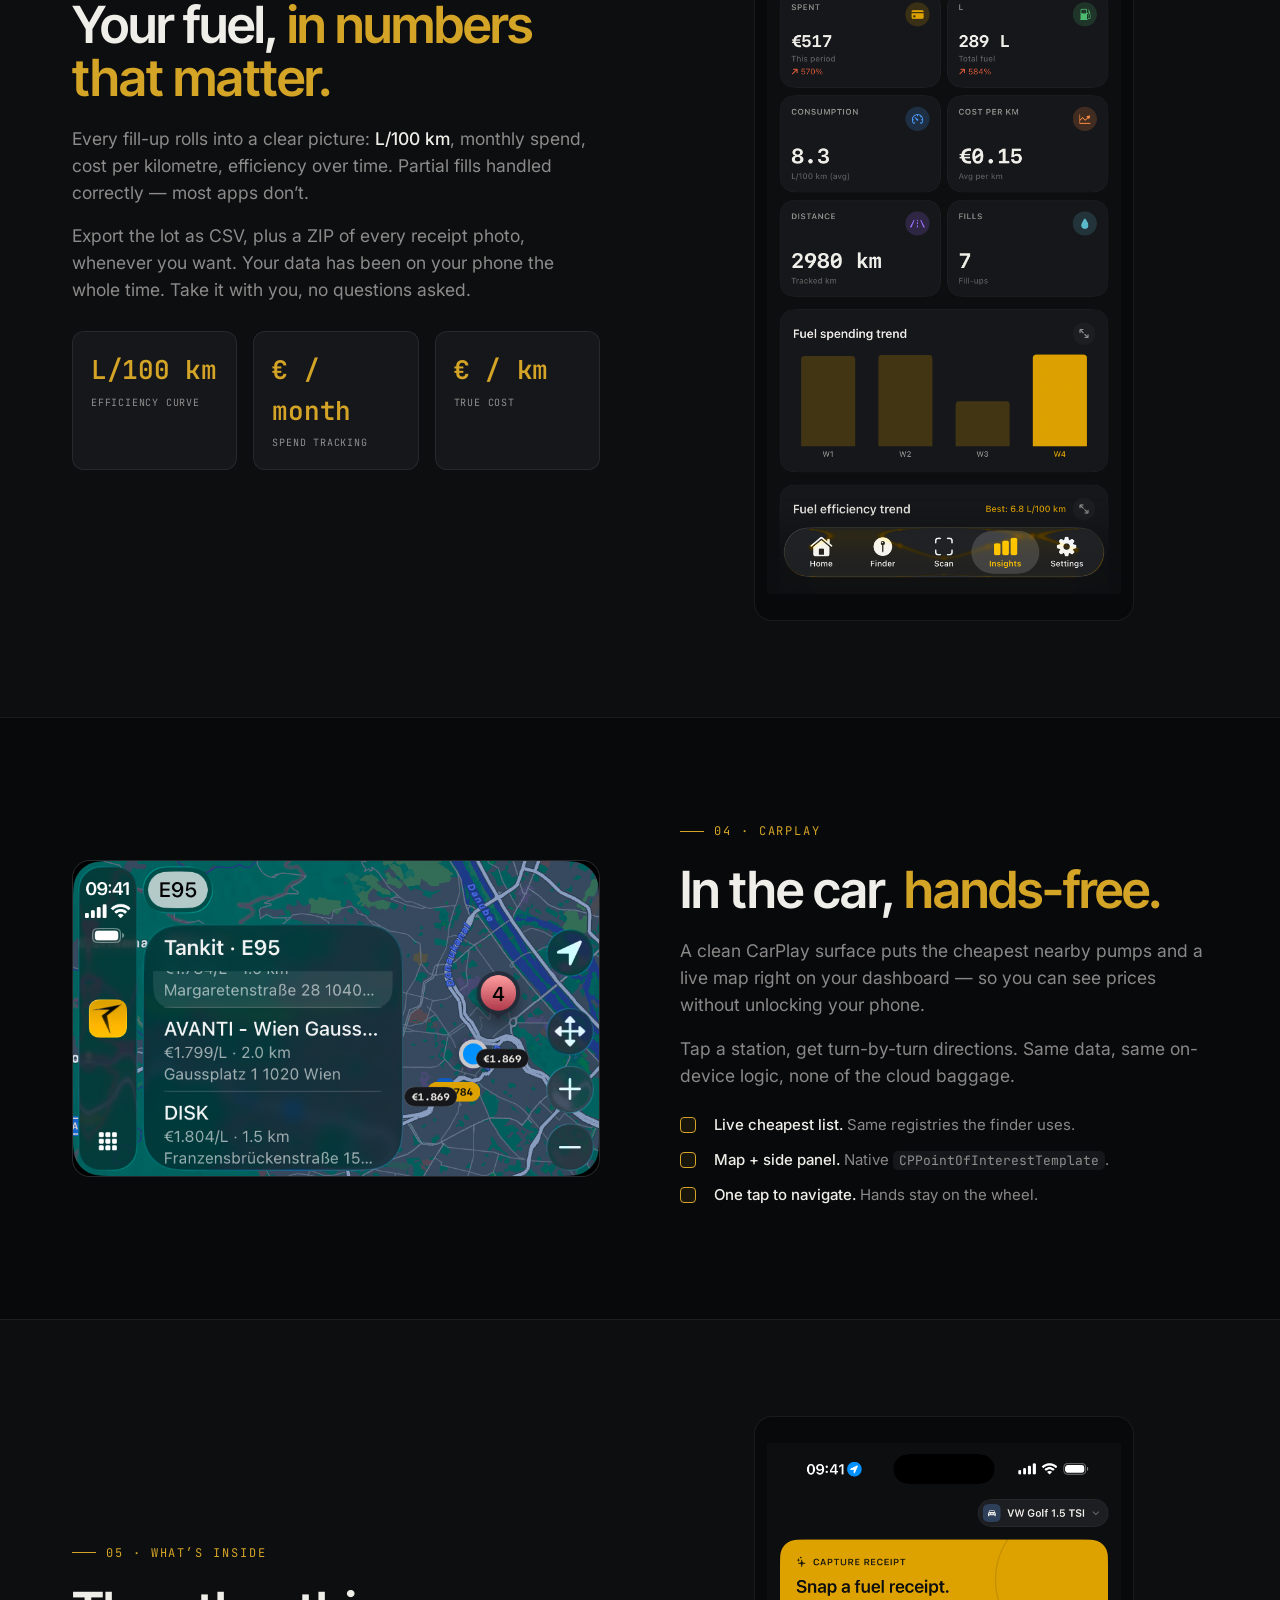
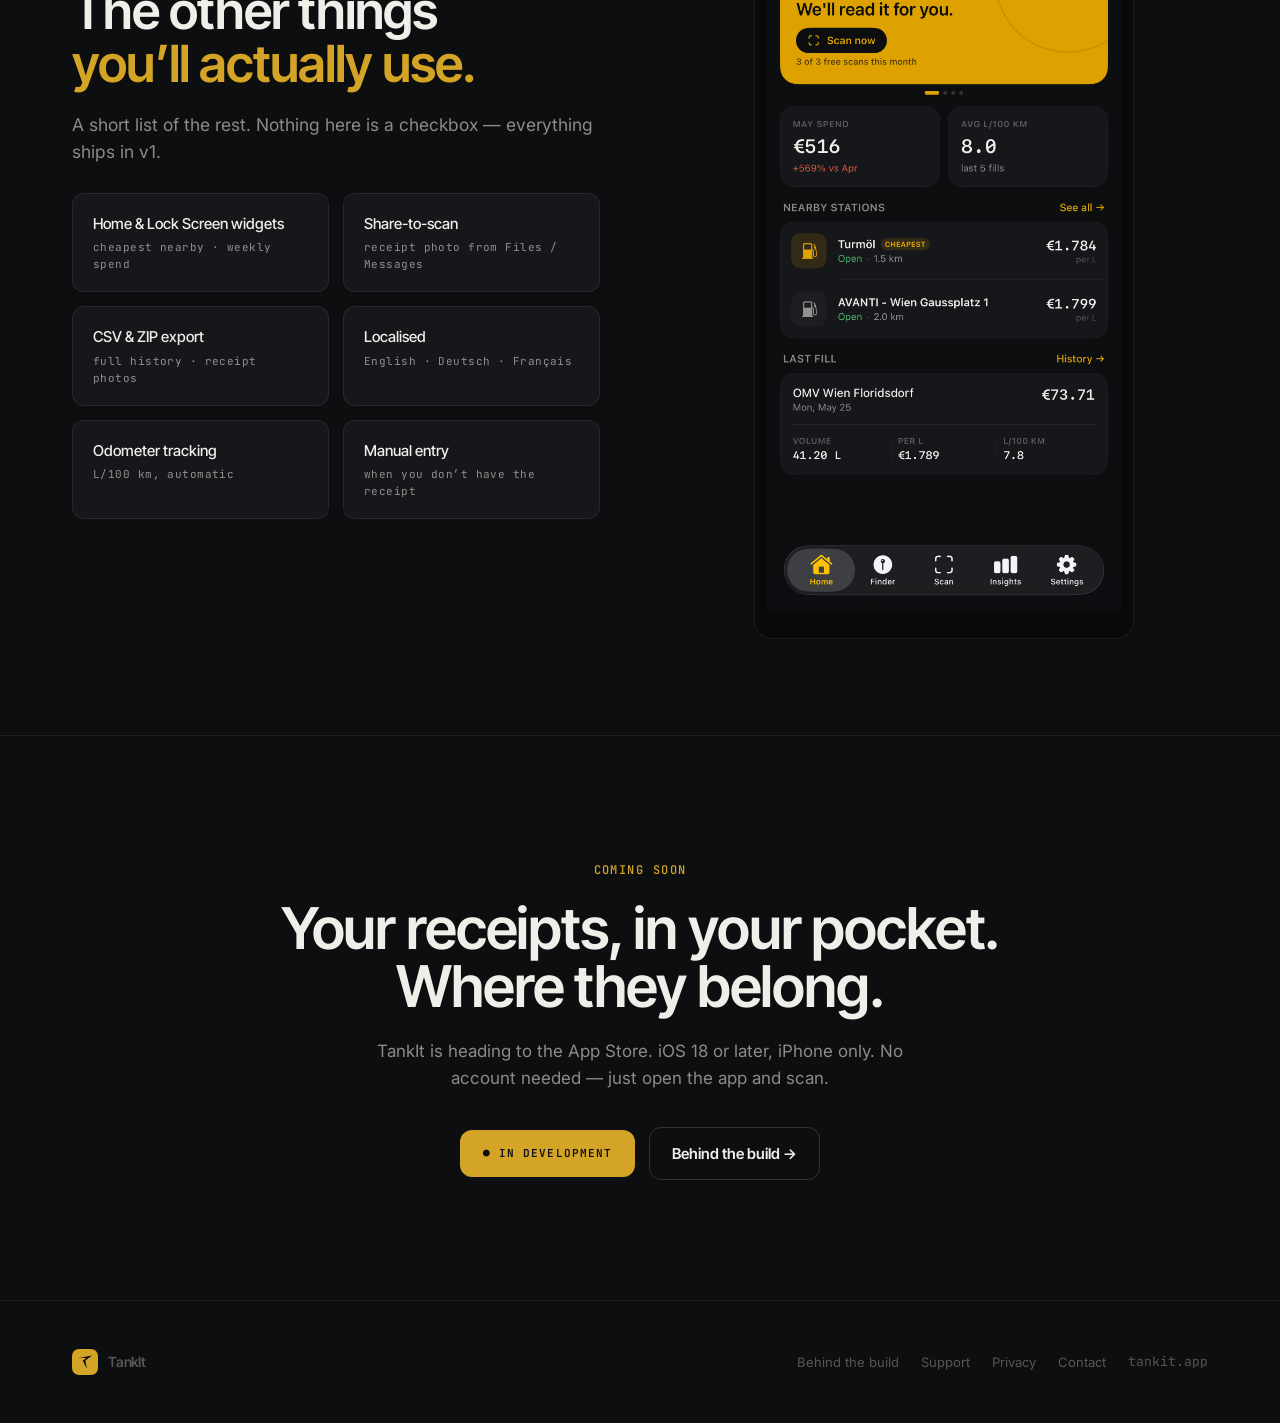
==== commit a8ce4c60: "Clarify country scope: scanner is multilingual, finder is AT/FR-only" ====
--- a/index.html
+++ b/index.html
@@ -207,7 +207,7 @@
         <span><span class="check">✓</span> no tracking</span>
         <span><span class="check">✓</span> CarPlay</span>
         <span><span class="check">✓</span> widgets</span>
-        <span><span class="check">✓</span> AT &amp; FR</span>
+        <span><span class="check">✓</span> AT &amp; FR prices</span>
       </div>
     </div>
   </section>
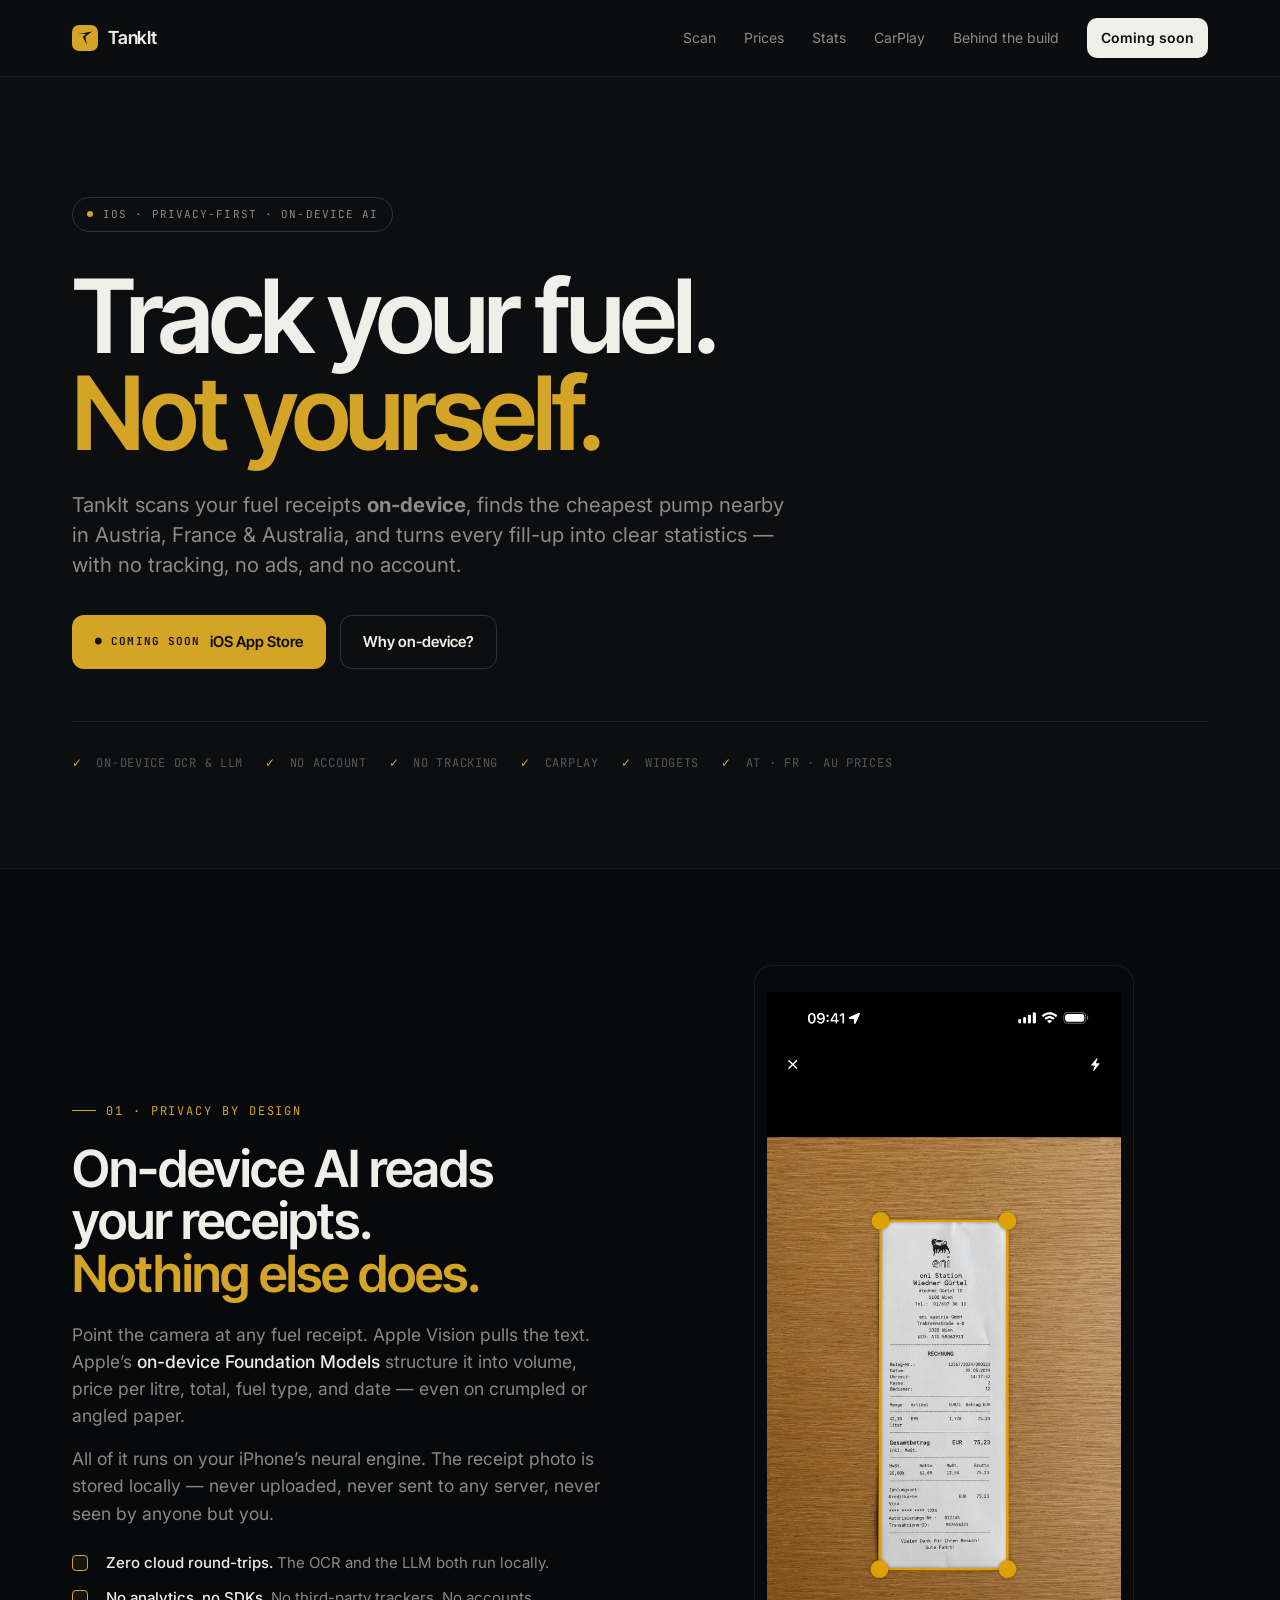
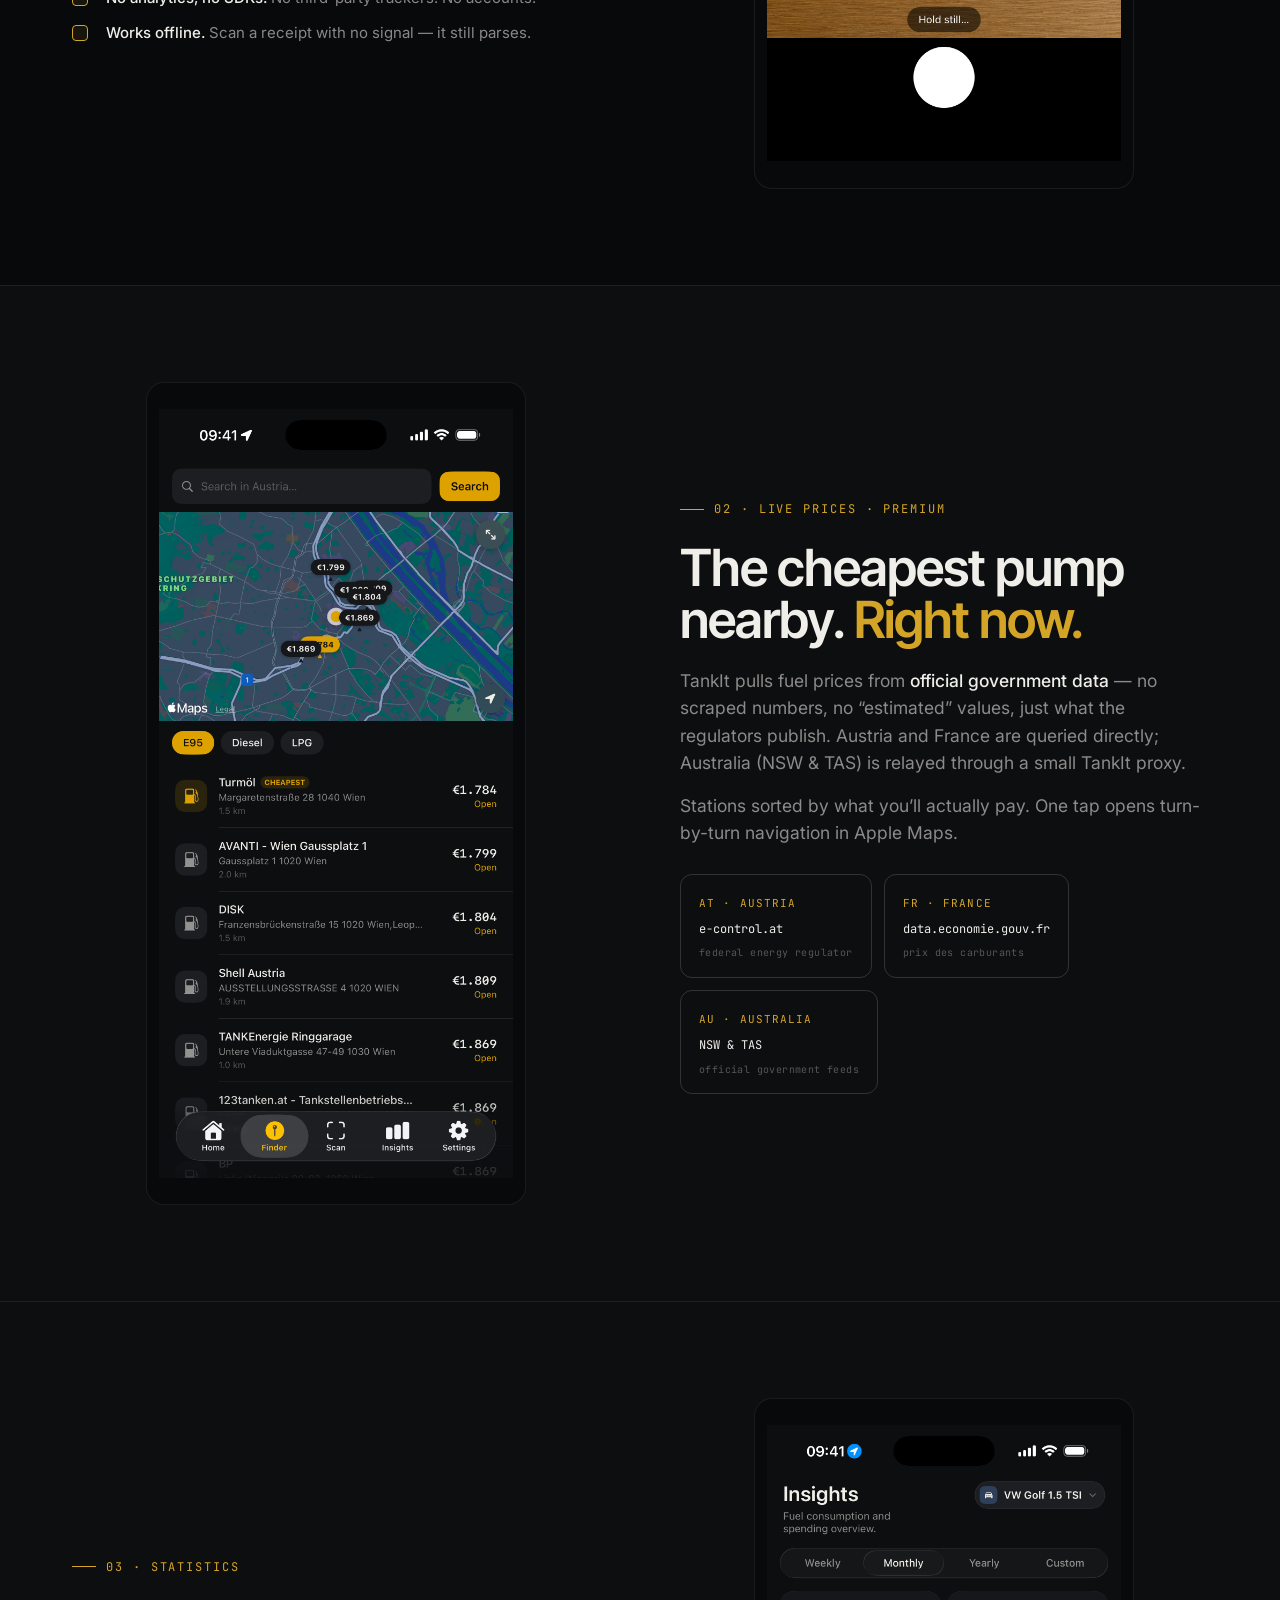
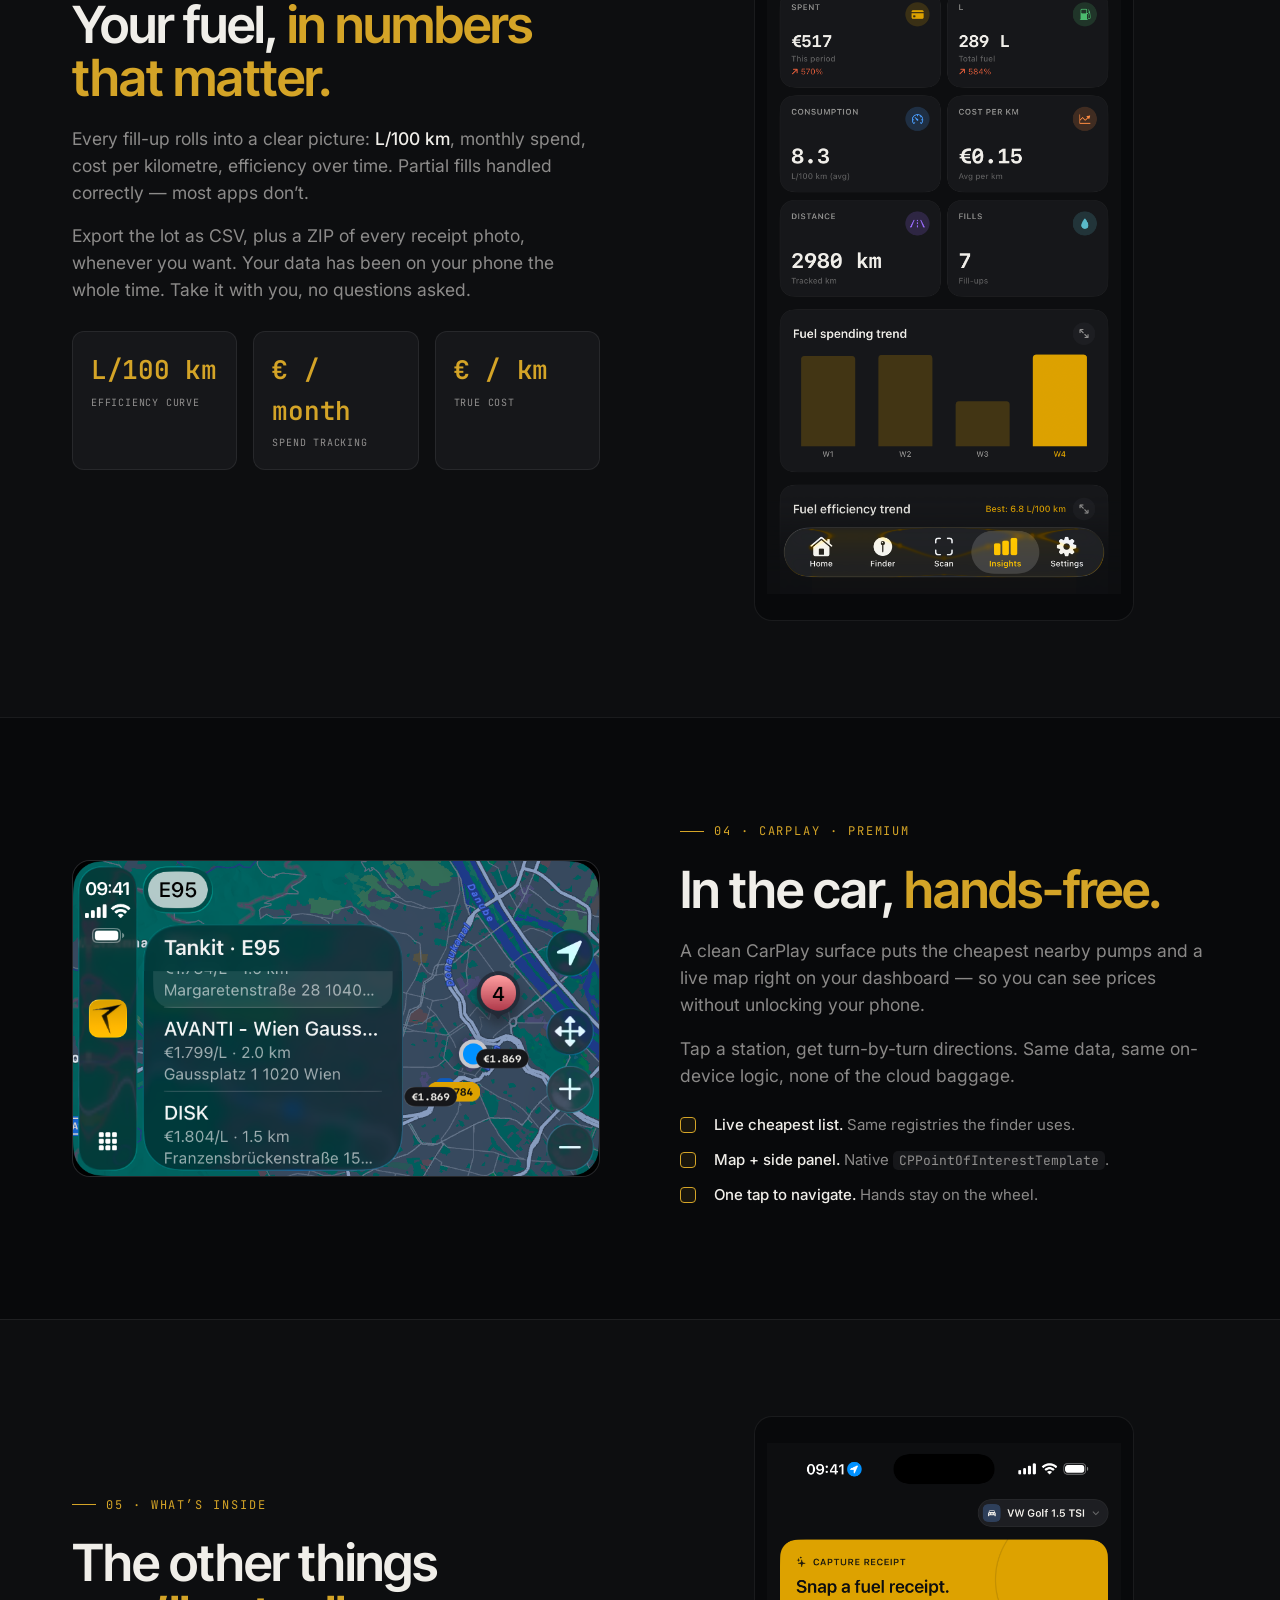
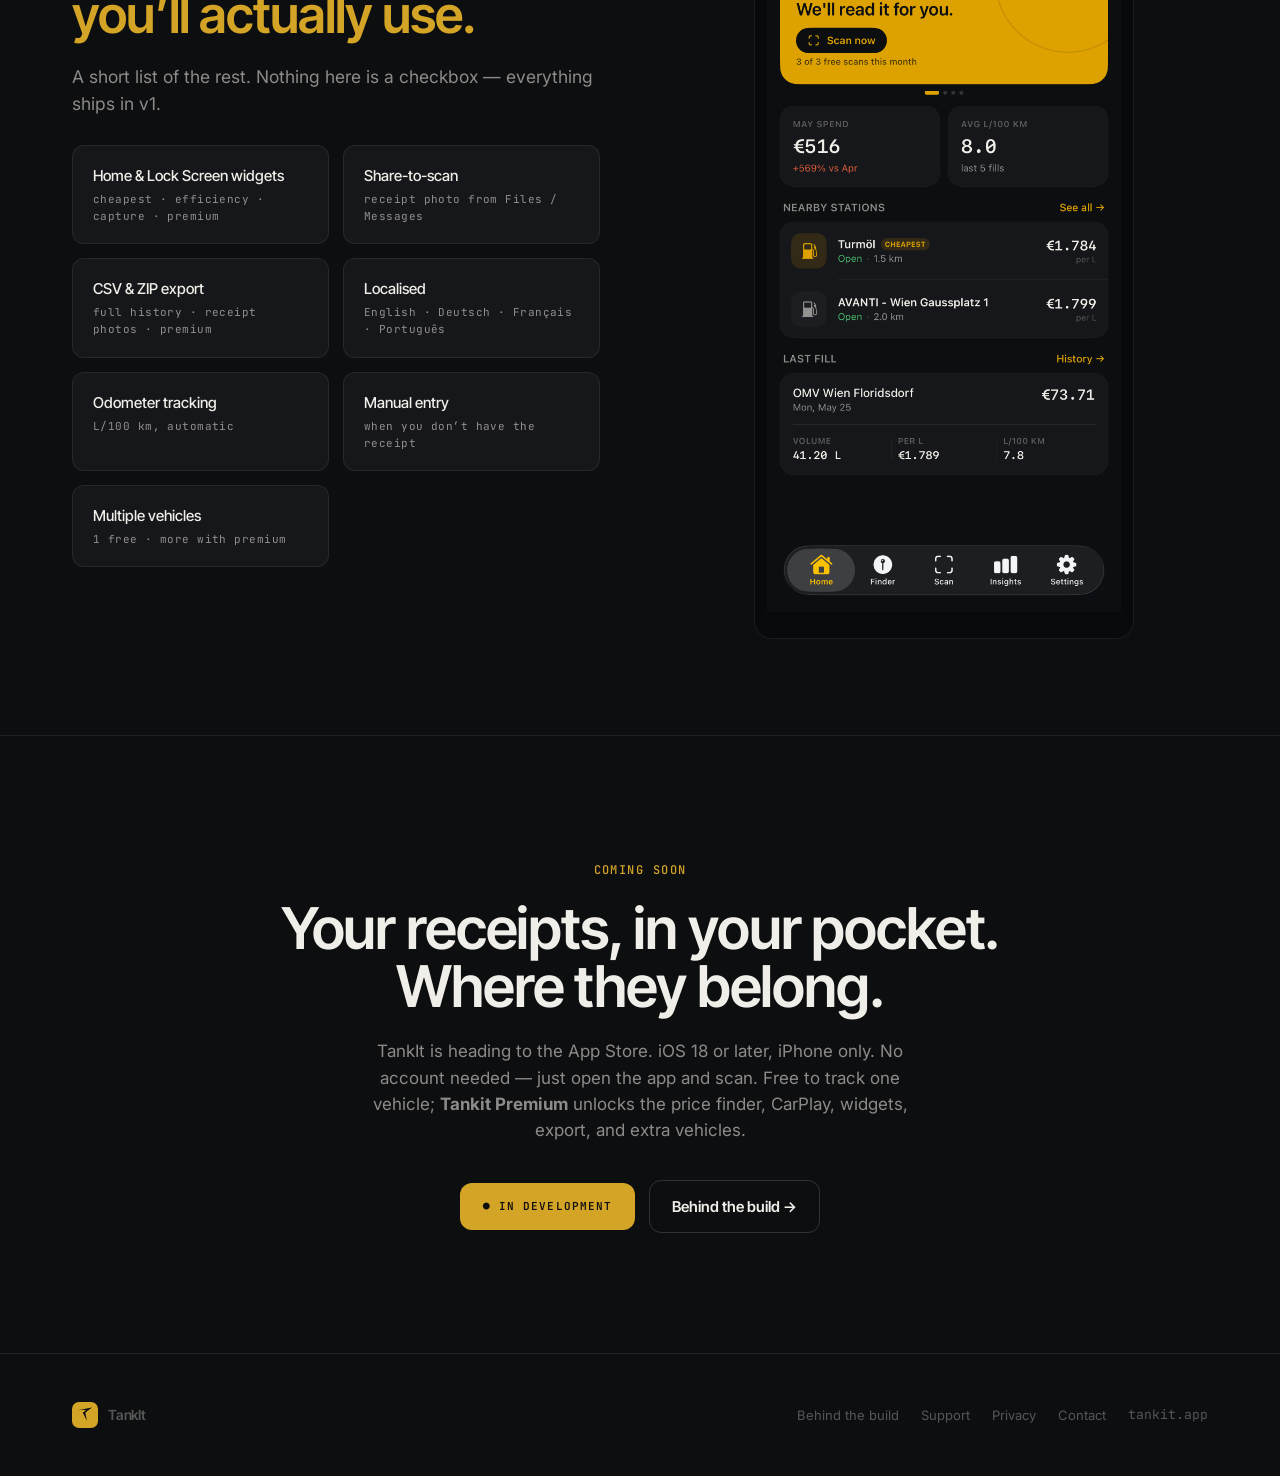
==== commit 6c6111d5: "Update site for App Store launch: Australia, iCloud sync, multi-vehicle, Português - privacy: rewrit" ====
--- a/index.html
+++ b/index.html
@@ -4,7 +4,7 @@
 <meta charset="utf-8" />
 <meta name="viewport" content="width=device-width,initial-scale=1" />
 <title>TankIt — Fuel tracking that stays on your phone</title>
-<meta name="description" content="A privacy-first iOS fuel tracker. On-device receipt scanning, live prices in Austria & France, CarPlay, widgets, and clear fuel stats — without ever leaving your iPhone." />
+<meta name="description" content="A privacy-first iOS fuel tracker. On-device receipt scanning, live prices in Austria, France & Australia, CarPlay, widgets, and clear fuel stats — with no tracking and no TankIt account." />
 <link rel="icon" type="image/svg+xml" href="favicon.svg" />
 <link rel="preconnect" href="https://fonts.googleapis.com">
 <link rel="preconnect" href="https://fonts.gstatic.com" crossorigin>
@@ -192,7 +192,7 @@
       </span>
       <h1>Track your fuel.<br/><span class="accent">Not yourself.</span></h1>
       <p class="lede">
-        TankIt scans your fuel receipts <strong>on-device</strong>, finds the cheapest pump nearby in Austria &amp; France, and turns every fill-up into clear statistics — without sending a single byte to a server.
+        TankIt scans your fuel receipts <strong>on-device</strong>, finds the cheapest pump nearby in Austria, France &amp; Australia, and turns every fill-up into clear statistics — with no tracking, no ads, and no account.
       </p>
       <div class="hero-actions">
         <span class="btn btn-primary" style="cursor:default;">
@@ -207,7 +207,7 @@
         <span><span class="check">✓</span> no tracking</span>
         <span><span class="check">✓</span> CarPlay</span>
         <span><span class="check">✓</span> widgets</span>
-        <span><span class="check">✓</span> AT &amp; FR prices</span>
+        <span><span class="check">✓</span> AT · FR · AU prices</span>
       </div>
     </div>
   </section>
@@ -245,10 +245,10 @@
     <div class="wrap">
       <div class="row">
         <div class="copy">
-          <span class="num">02 · Live prices</span>
+          <span class="num">02 · Live prices · Premium</span>
           <h2>The cheapest pump nearby. <span class="accent">Right now.</span></h2>
           <p>
-            TankIt pulls fuel prices straight from <strong>official government registries</strong>. No middlemen, no scraped data, no &ldquo;estimated&rdquo; values — the same numbers the regulators publish.
+            TankIt pulls fuel prices from <strong>official government data</strong> — no scraped numbers, no &ldquo;estimated&rdquo; values, just what the regulators publish. Austria and France are queried directly; Australia (NSW &amp; TAS) is relayed through a small TankIt proxy.
           </p>
           <p>
             Stations sorted by what you&rsquo;ll actually pay. One tap opens turn-by-turn navigation in Apple Maps.
@@ -264,6 +264,11 @@
               <span class="src">data.economie.gouv.fr</span>
               <span class="src-sub">prix des carburants</span>
             </div>
+            <div class="country-tag">
+              <span class="flag">AU · Australia</span>
+              <span class="src">NSW &amp; TAS</span>
+              <span class="src-sub">official government feeds</span>
+            </div>
           </div>
         </div>
         <div class="art">
@@ -308,7 +313,7 @@
     <div class="wrap">
       <div class="row">
         <div class="copy">
-          <span class="num">04 · CarPlay</span>
+          <span class="num">04 · CarPlay · Premium</span>
           <h2>In the car, <span class="accent">hands-free.</span></h2>
           <p>
             A clean CarPlay surface puts the cheapest nearby pumps and a live map right on your dashboard — so you can see prices without unlocking your phone.
@@ -344,7 +349,7 @@
           <div class="inside-grid">
             <div class="item">
               <div class="t">Home &amp; Lock Screen widgets</div>
-              <div class="d">cheapest nearby · weekly spend</div>
+              <div class="d">cheapest · efficiency · capture · premium</div>
             </div>
             <div class="item">
               <div class="t">Share-to-scan</div>
@@ -352,11 +357,11 @@
             </div>
             <div class="item">
               <div class="t">CSV &amp; ZIP export</div>
-              <div class="d">full history · receipt photos</div>
+              <div class="d">full history · receipt photos · premium</div>
             </div>
             <div class="item">
               <div class="t">Localised</div>
-              <div class="d">English · Deutsch · Français</div>
+              <div class="d">English · Deutsch · Français · Português</div>
             </div>
             <div class="item">
               <div class="t">Odometer tracking</div>
@@ -365,6 +370,10 @@
             <div class="item">
               <div class="t">Manual entry</div>
               <div class="d">when you don&rsquo;t have the receipt</div>
+            </div>
+            <div class="item">
+              <div class="t">Multiple vehicles</div>
+              <div class="d">1 free · more with premium</div>
             </div>
           </div>
         </div>
@@ -382,7 +391,7 @@
     <div class="wrap-narrow">
       <span class="eyebrow">Coming soon</span>
       <h2 style="margin-top:18px;">Your receipts, in your pocket.<br/>Where they belong.</h2>
-      <p>TankIt is heading to the App Store. iOS 18 or later, iPhone only. No account needed — just open the app and scan.</p>
+      <p>TankIt is heading to the App Store. iOS 18 or later, iPhone only. No account needed — just open the app and scan. Free to track one vehicle; <strong>Tankit Premium</strong> unlocks the price finder, CarPlay, widgets, export, and extra vehicles.</p>
       <div style="display:flex;gap:14px;justify-content:center;flex-wrap:wrap;align-items:center;">
         <span class="btn btn-primary" style="cursor:default;">
           <span class="mono" style="font-size:11px;letter-spacing:0.1em;text-transform:uppercase;">●&nbsp;In development</span>
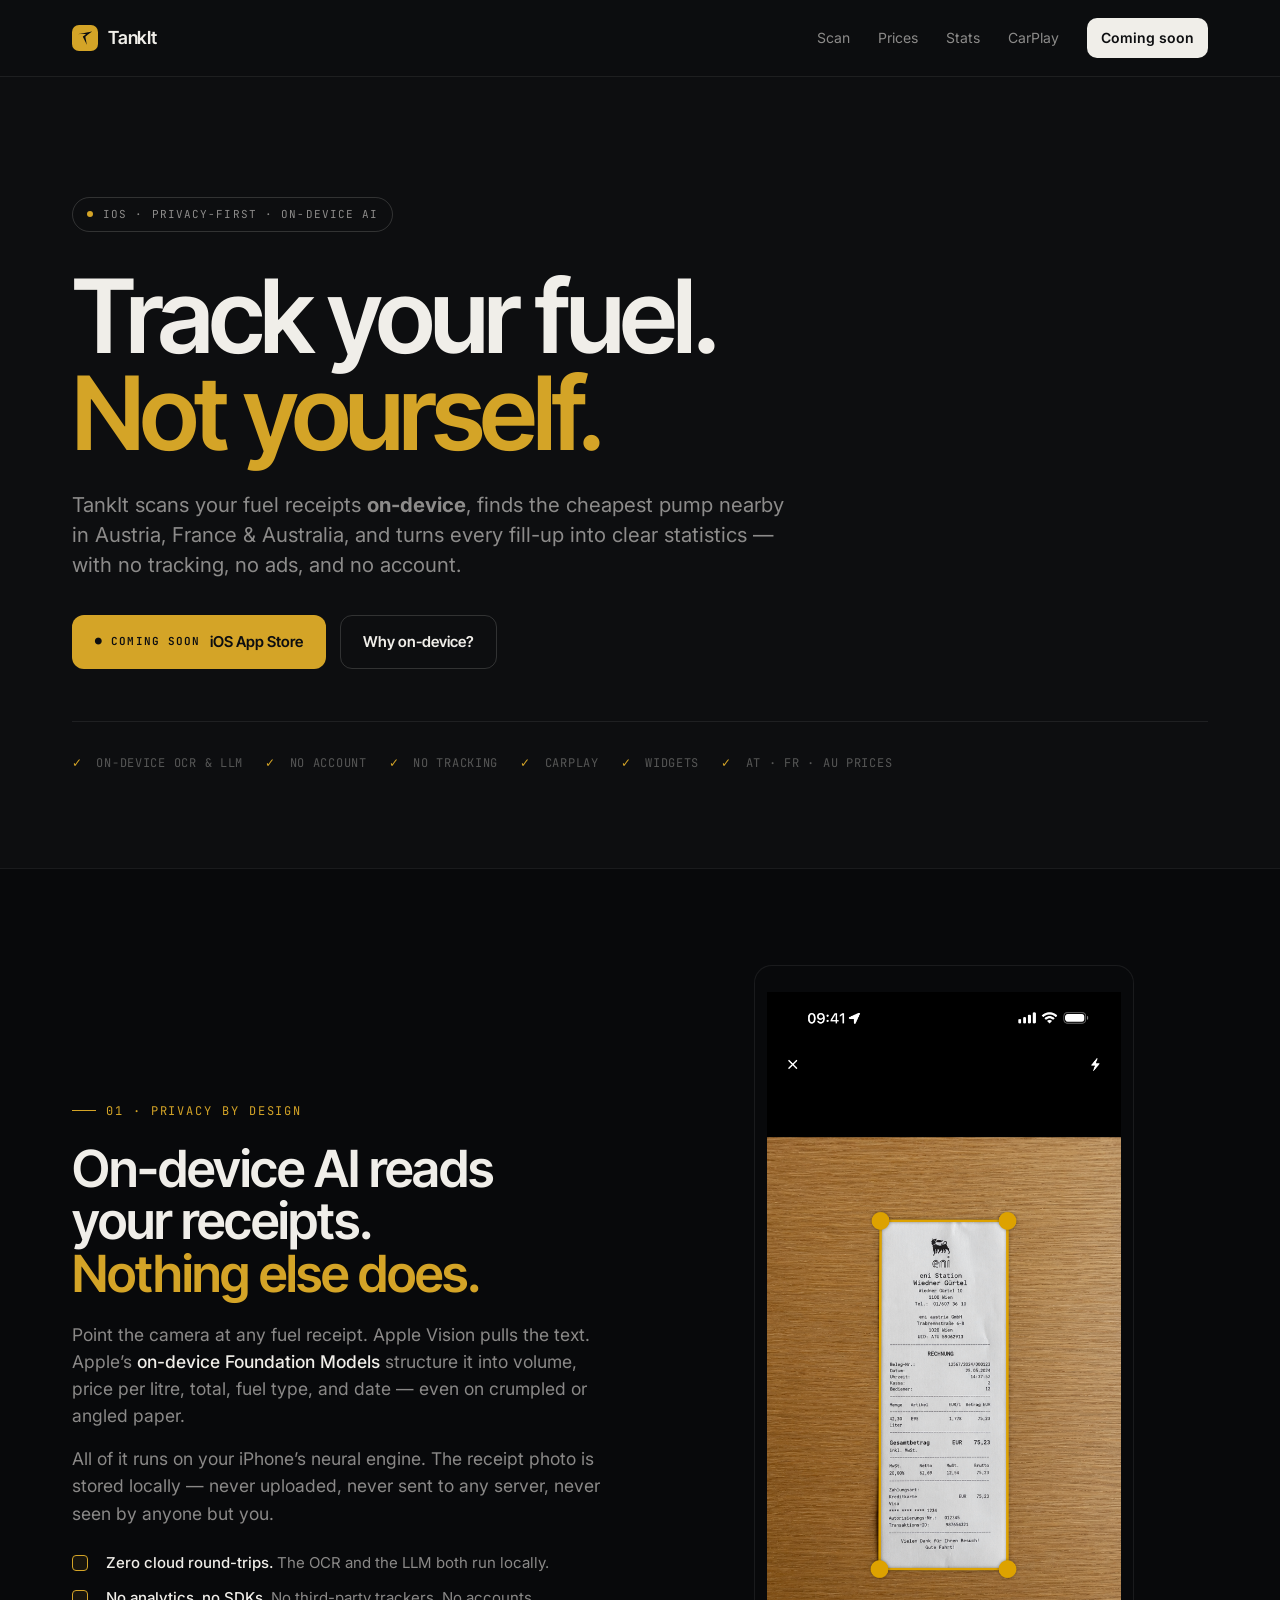
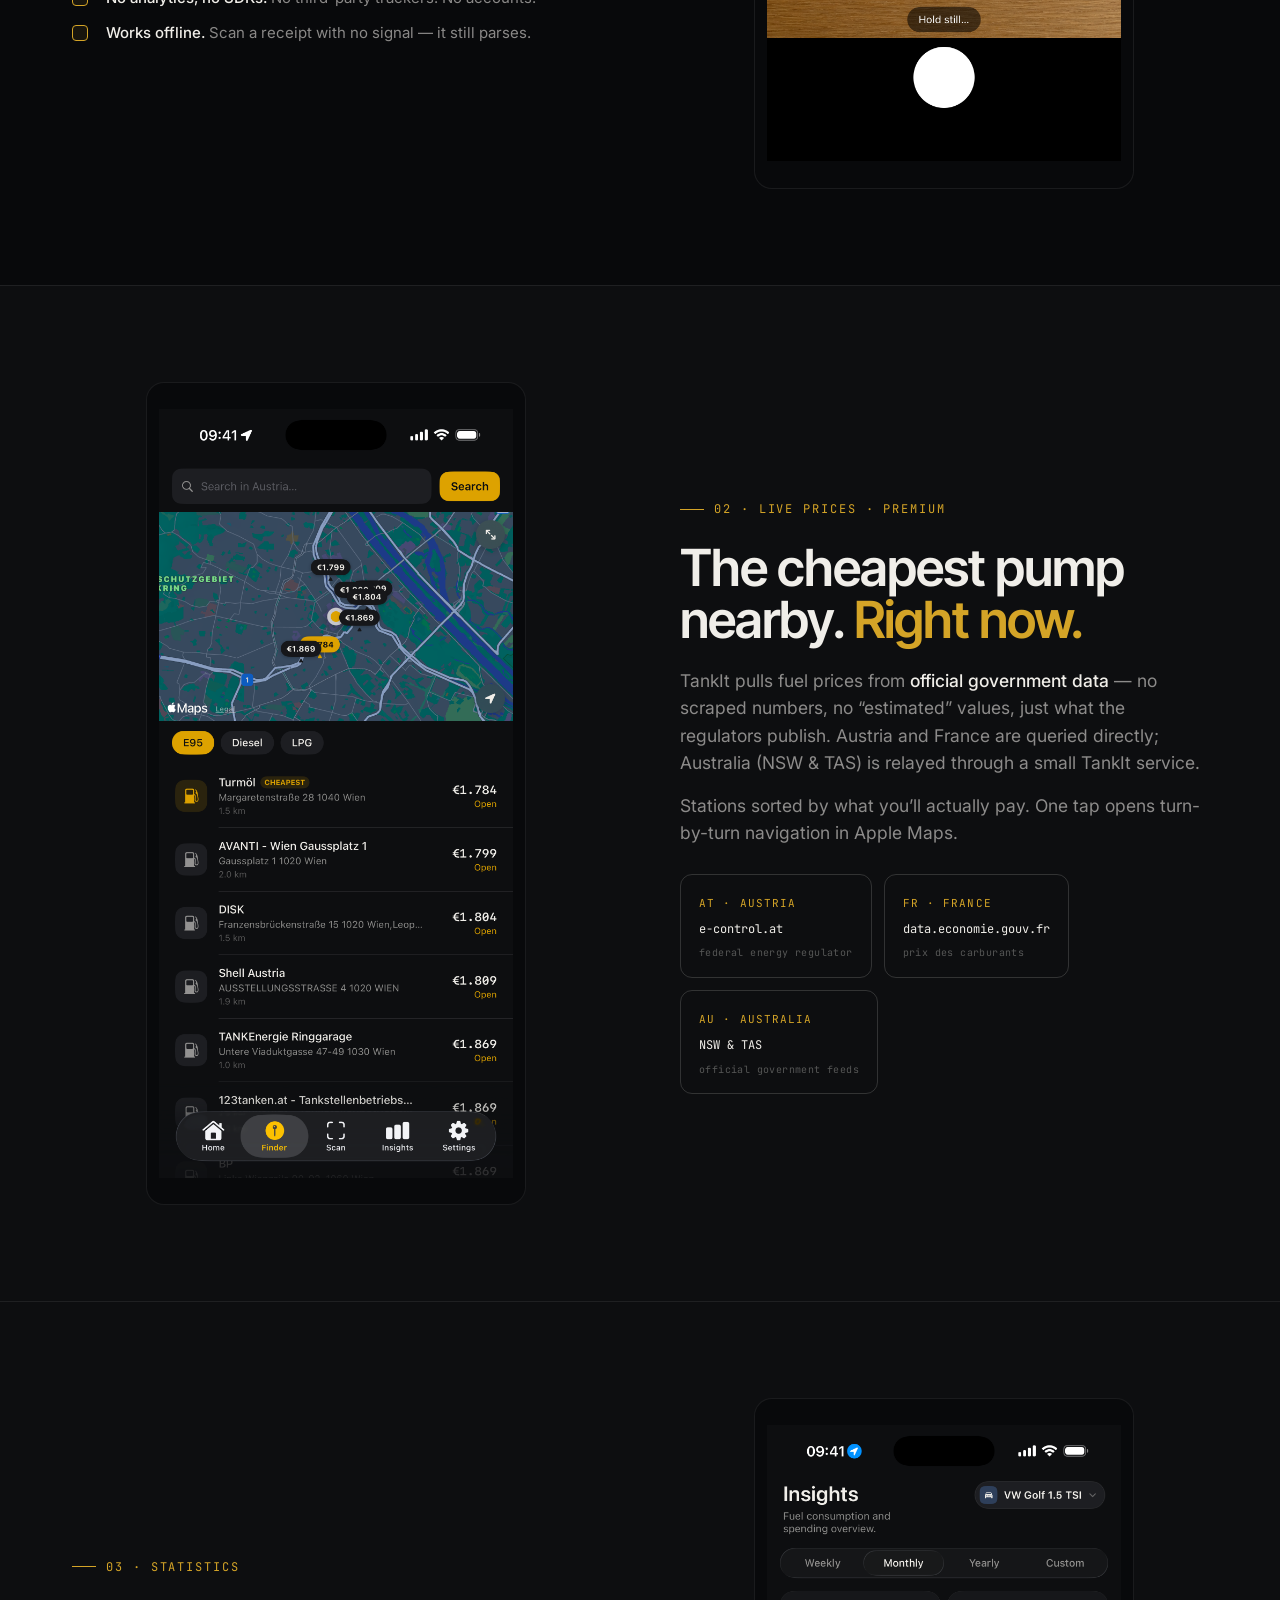
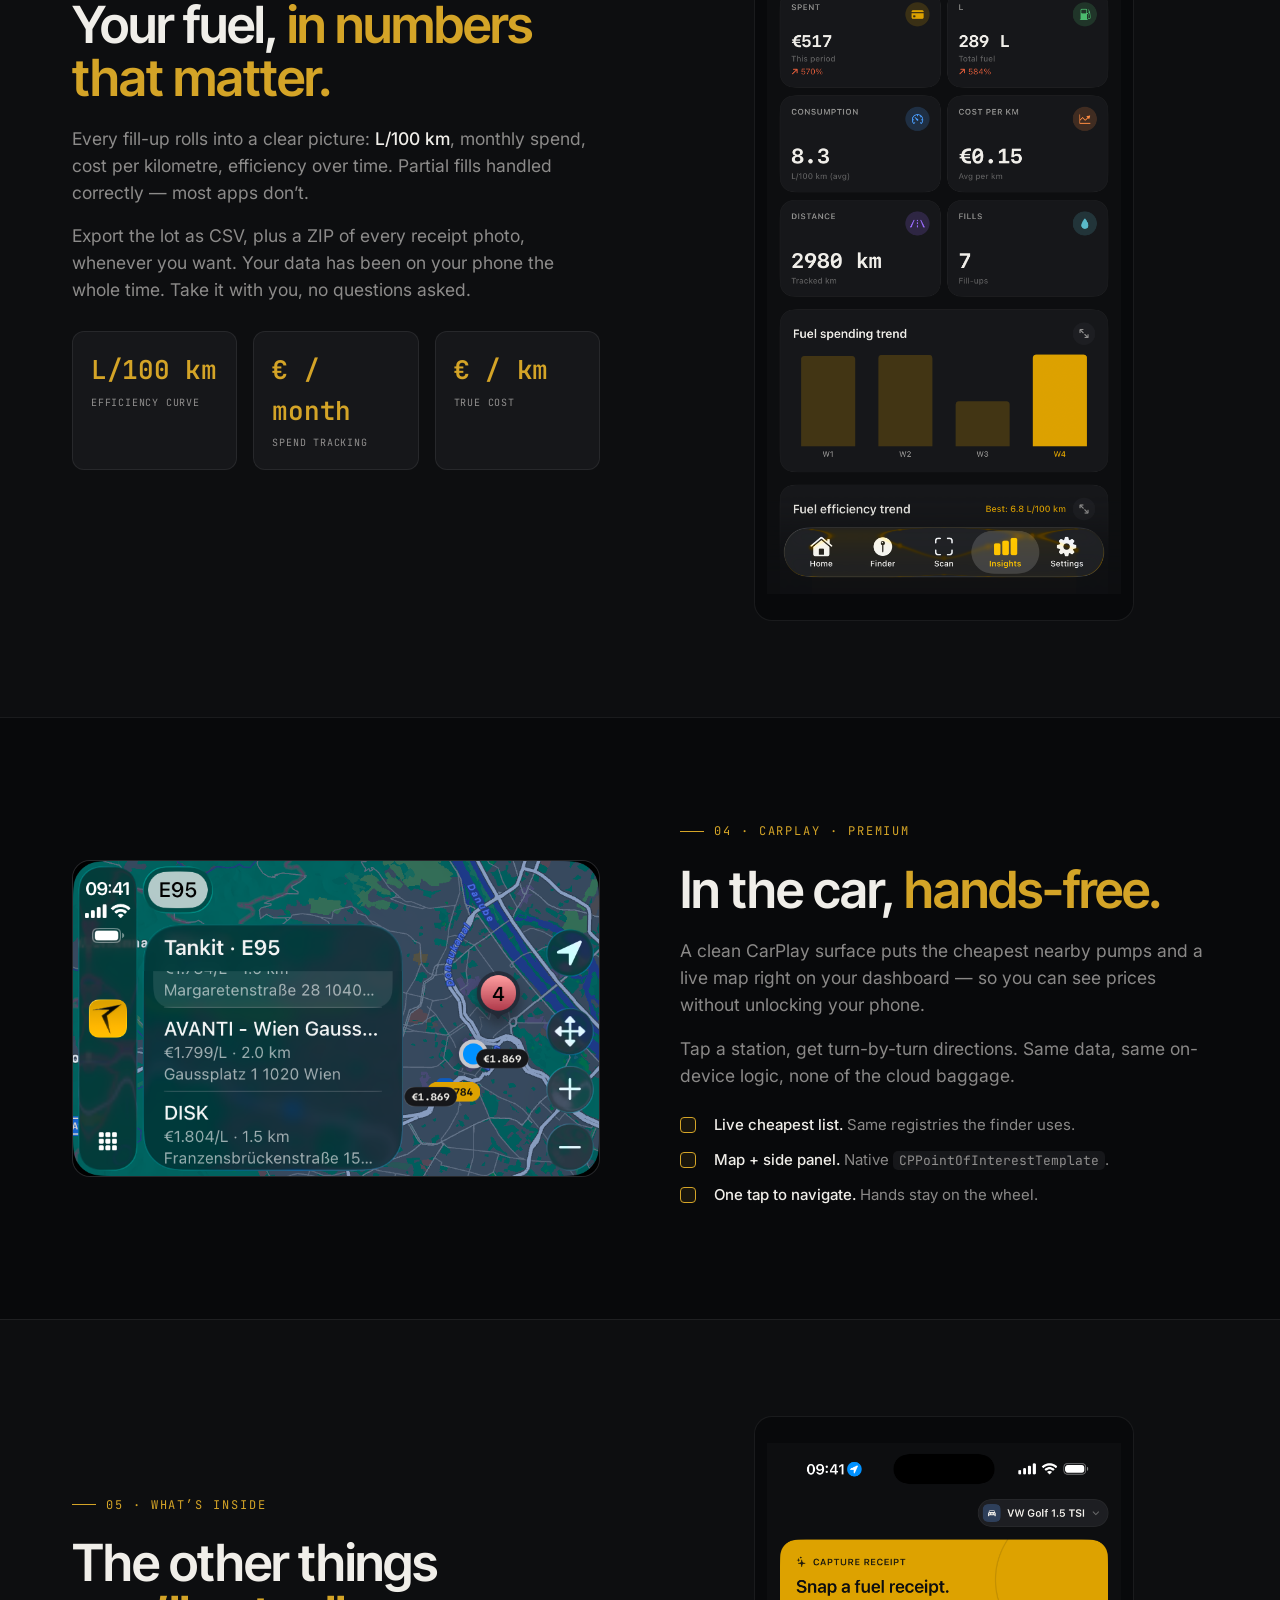
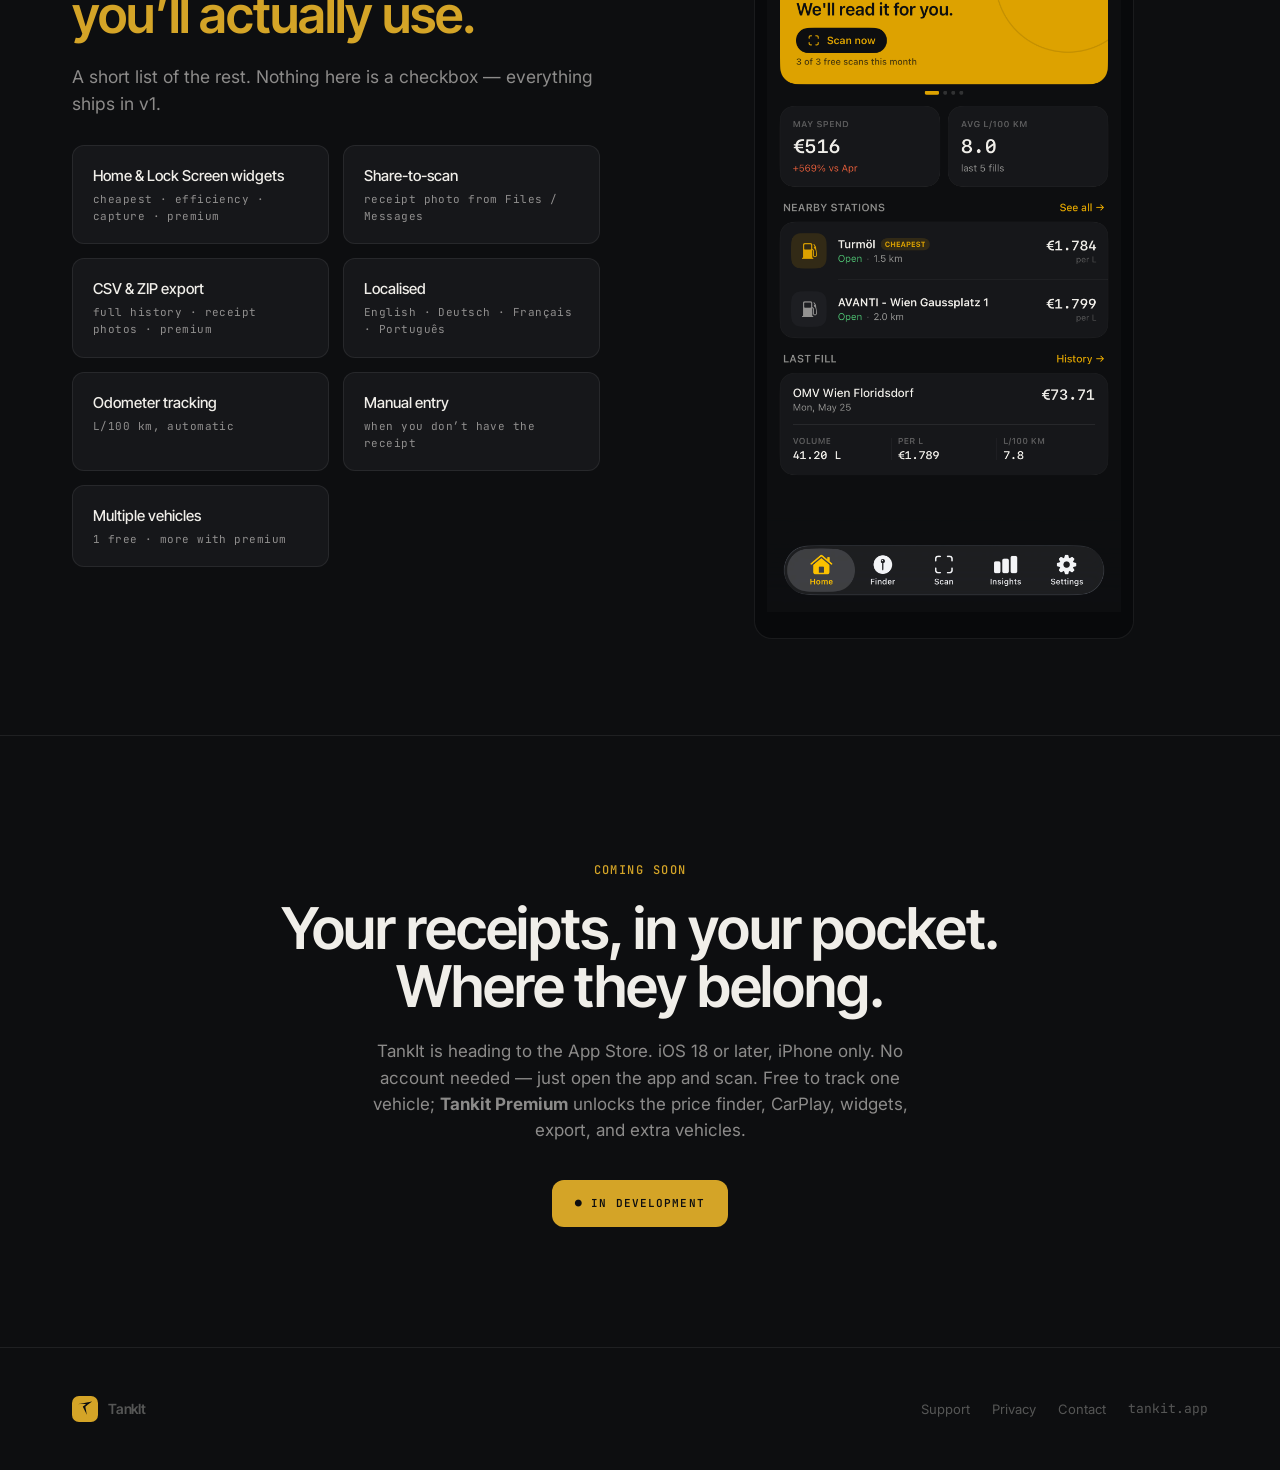
==== commit 6e23722e: "Simplify privacy copy, drop deletion section, hide Behind-the-build from nav - privacy: plain-langua" ====
--- a/index.html
+++ b/index.html
@@ -175,7 +175,6 @@
       <a href="#prices">Prices</a>
       <a href="#stats">Stats</a>
       <a href="#carplay">CarPlay</a>
-      <a href="behind.html">Behind the build</a>
       <a class="nav-cta" href="#download">Coming soon</a>
     </nav>
   </div>
@@ -248,7 +247,7 @@
           <span class="num">02 · Live prices · Premium</span>
           <h2>The cheapest pump nearby. <span class="accent">Right now.</span></h2>
           <p>
-            TankIt pulls fuel prices from <strong>official government data</strong> — no scraped numbers, no &ldquo;estimated&rdquo; values, just what the regulators publish. Austria and France are queried directly; Australia (NSW &amp; TAS) is relayed through a small TankIt proxy.
+            TankIt pulls fuel prices from <strong>official government data</strong> — no scraped numbers, no &ldquo;estimated&rdquo; values, just what the regulators publish. Austria and France are queried directly; Australia (NSW &amp; TAS) is relayed through a small TankIt service.
           </p>
           <p>
             Stations sorted by what you&rsquo;ll actually pay. One tap opens turn-by-turn navigation in Apple Maps.
@@ -396,7 +395,6 @@
         <span class="btn btn-primary" style="cursor:default;">
           <span class="mono" style="font-size:11px;letter-spacing:0.1em;text-transform:uppercase;">●&nbsp;In development</span>
         </span>
-        <a class="btn btn-ghost" href="behind.html">Behind the build →</a>
       </div>
     </div>
   </section>
@@ -417,7 +415,6 @@
         <span style="font-size:14px;">TankIt</span>
       </div>
       <div class="footer-links">
-        <a href="behind.html">Behind the build</a>
         <a href="support.html">Support</a>
         <a href="privacy.html">Privacy</a>
         <a href="mailto:tankit@tankit.app">Contact</a>
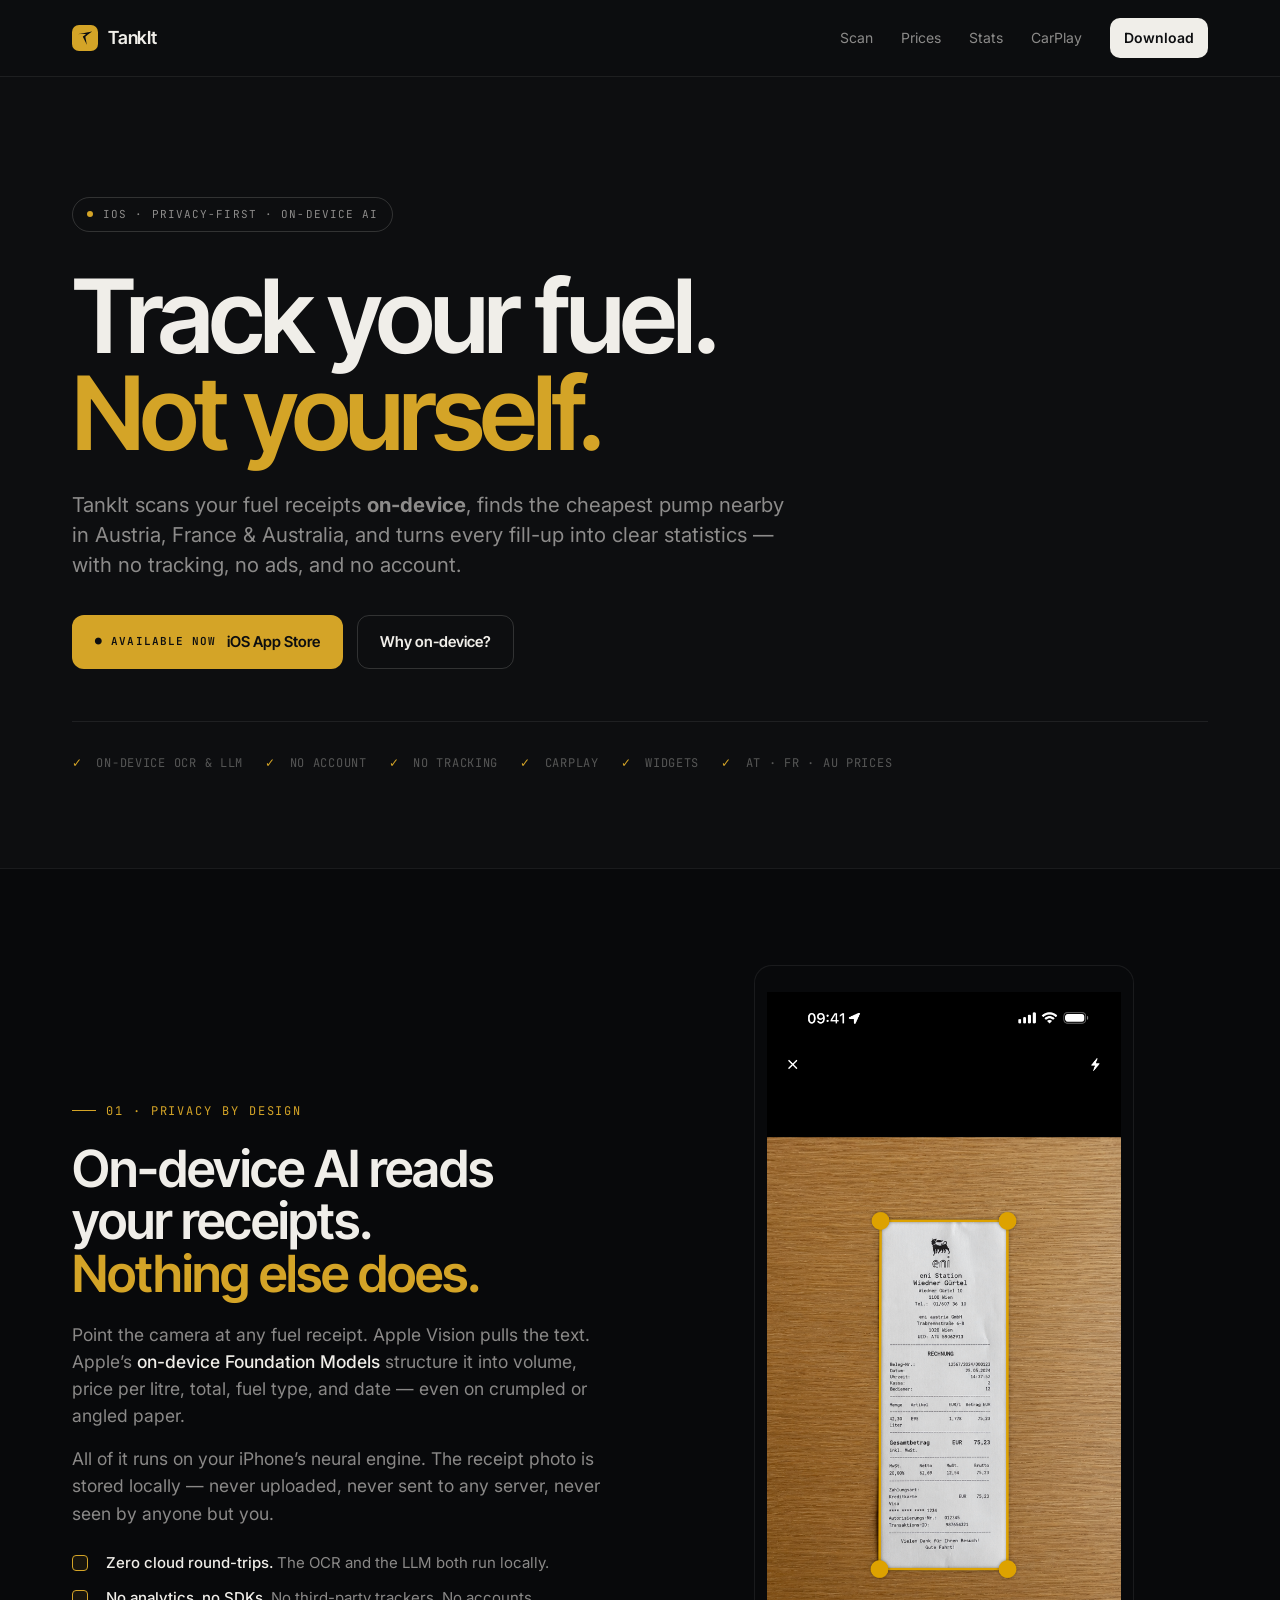
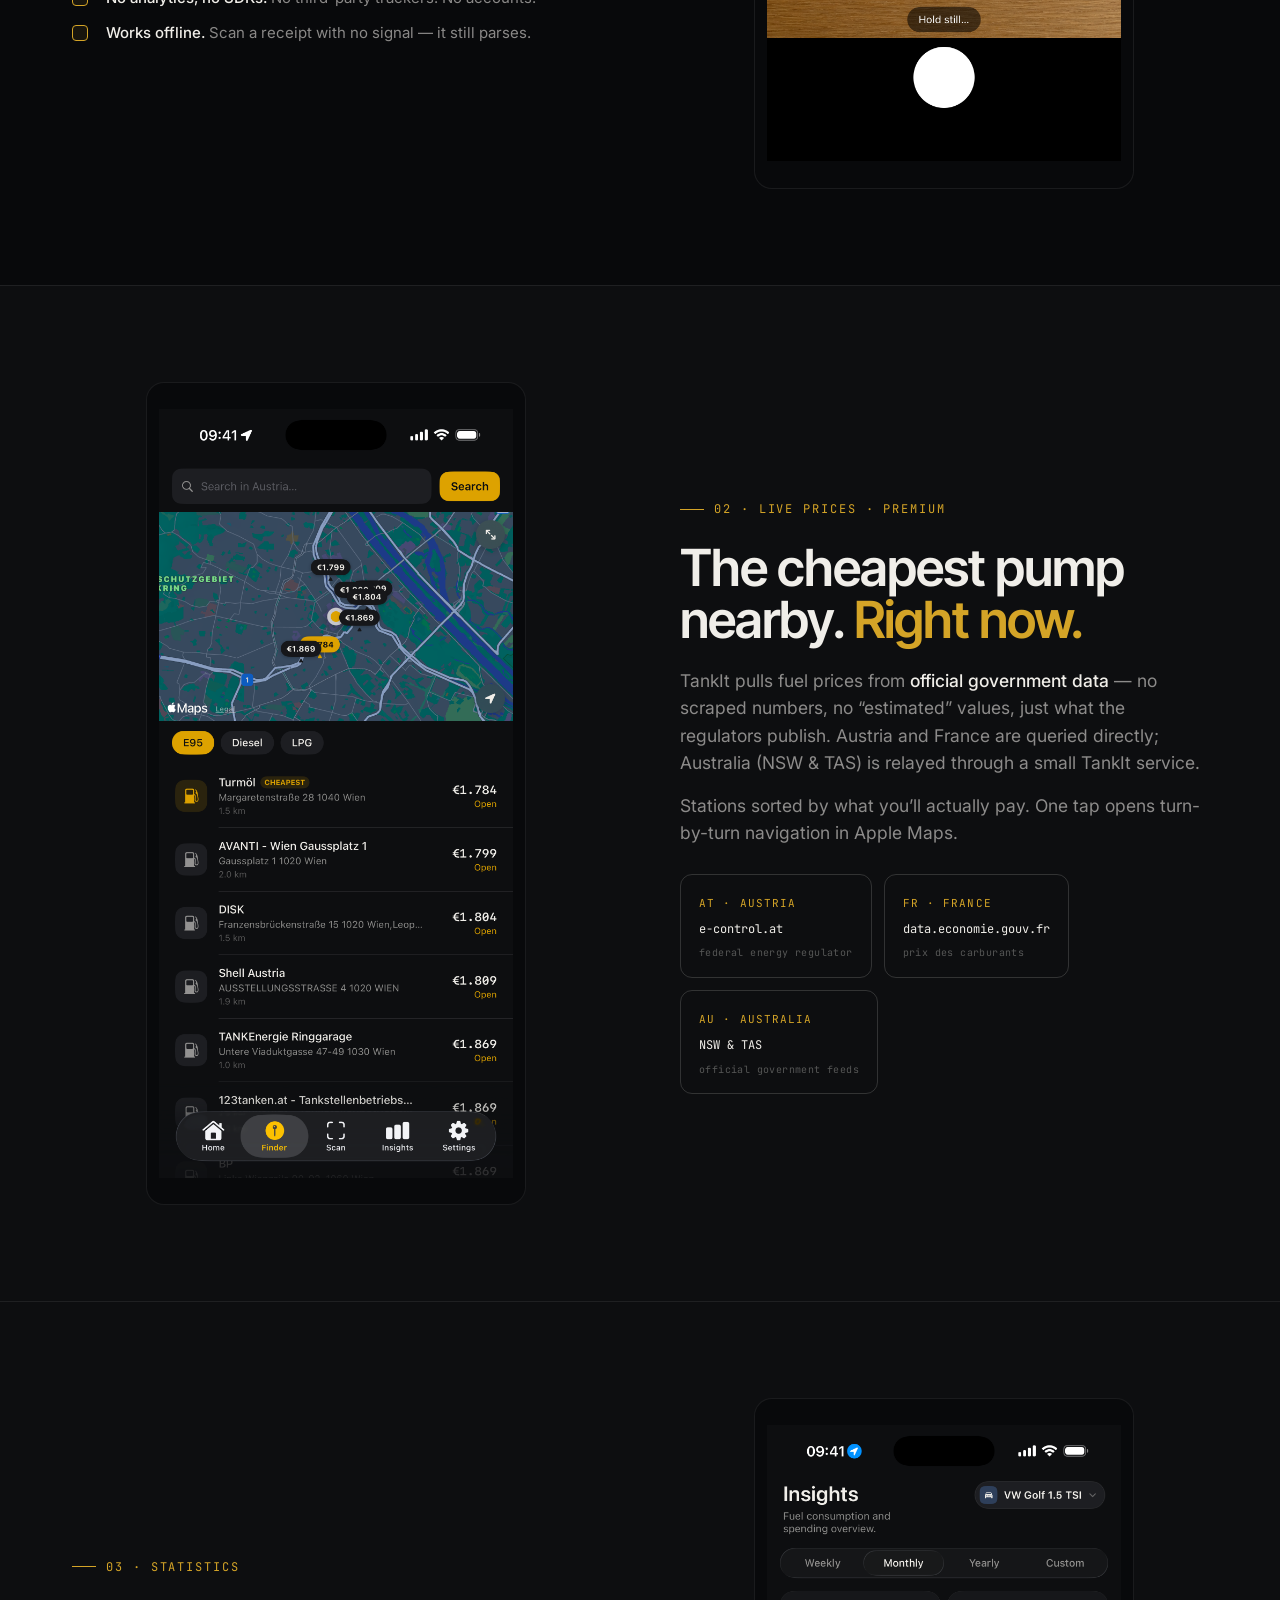
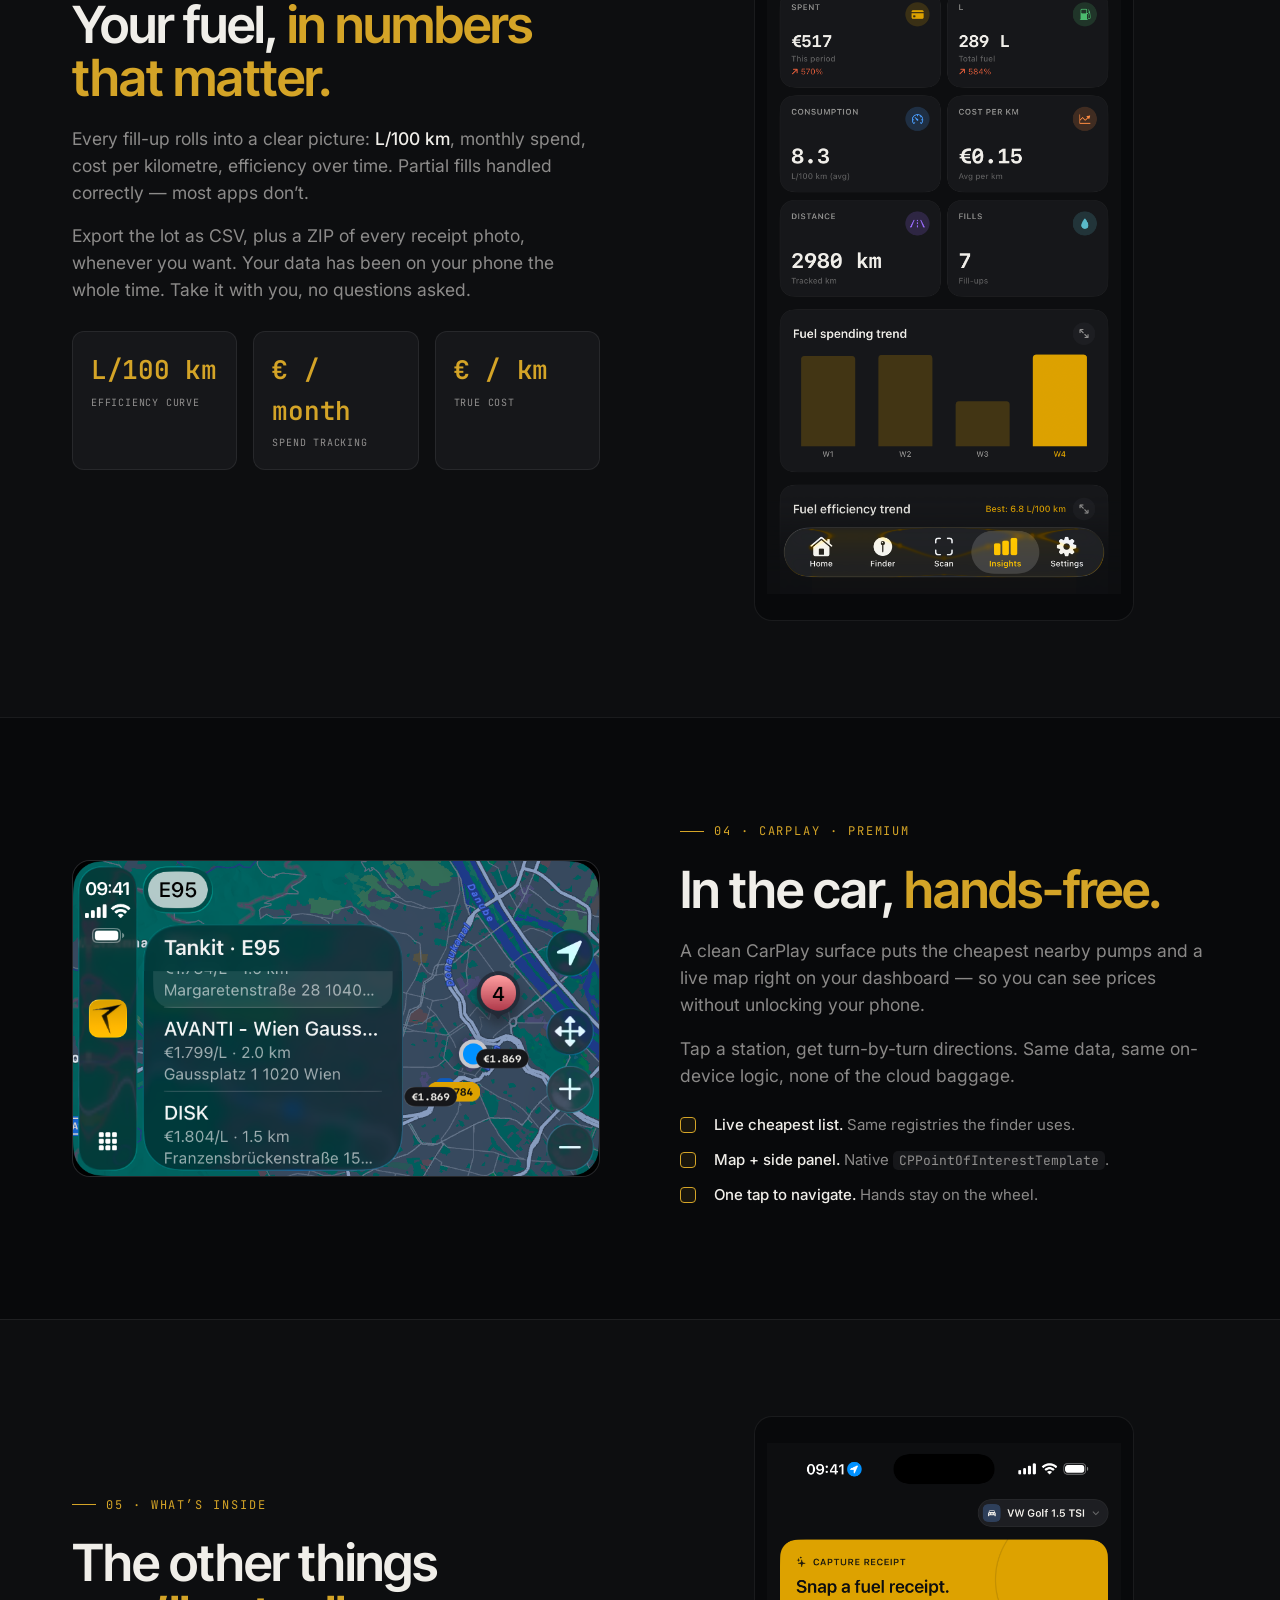
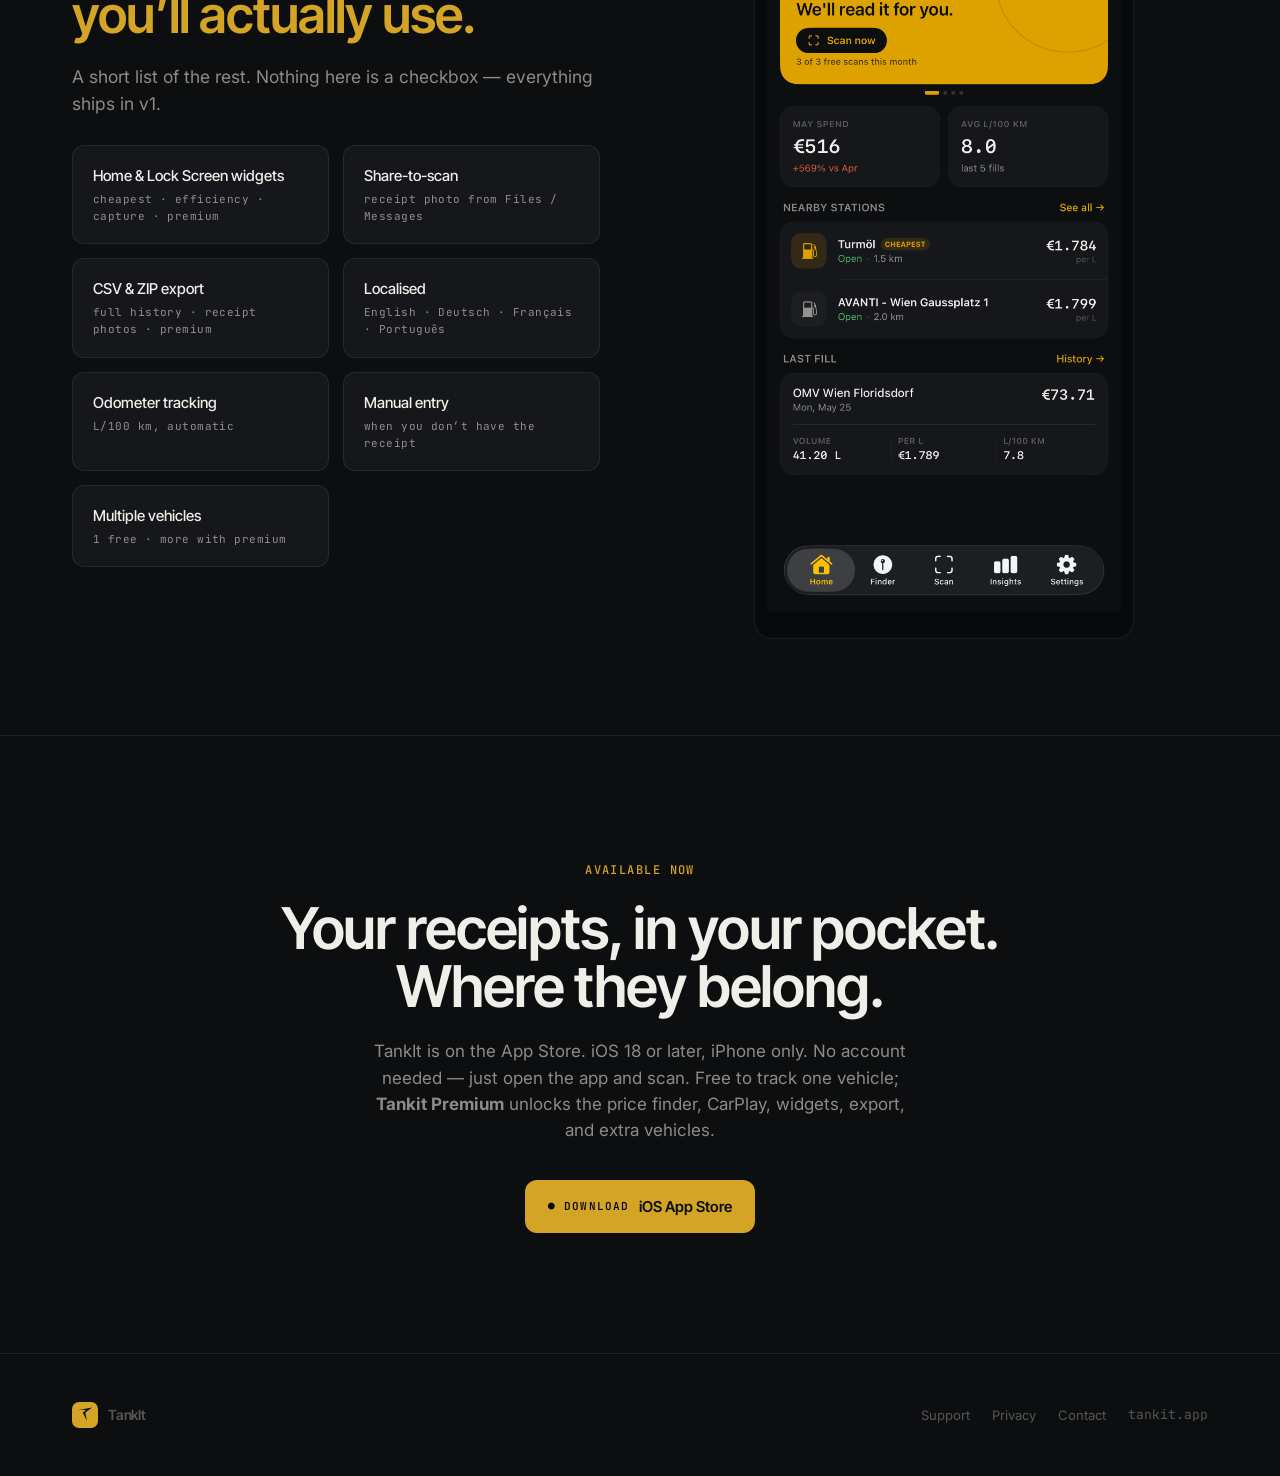
==== commit 17daf029: "Go live: replace "coming soon" CTAs with App Store download link App went live on the App Store, so " ====
--- a/index.html
+++ b/index.html
@@ -175,7 +175,7 @@
       <a href="#prices">Prices</a>
       <a href="#stats">Stats</a>
       <a href="#carplay">CarPlay</a>
-      <a class="nav-cta" href="#download">Coming soon</a>
+      <a class="nav-cta" href="https://apps.apple.com/app/tankit-fuel-receipts/id6776362535">Download</a>
     </nav>
   </div>
 </header>
@@ -194,10 +194,10 @@
         TankIt scans your fuel receipts <strong>on-device</strong>, finds the cheapest pump nearby in Austria, France &amp; Australia, and turns every fill-up into clear statistics — with no tracking, no ads, and no account.
       </p>
       <div class="hero-actions">
-        <span class="btn btn-primary" style="cursor:default;">
-          <span class="mono" style="font-size:11px;letter-spacing:0.1em;text-transform:uppercase;">●&nbsp;Coming soon</span>
+        <a class="btn btn-primary" href="https://apps.apple.com/app/tankit-fuel-receipts/id6776362535">
+          <span class="mono" style="font-size:11px;letter-spacing:0.1em;text-transform:uppercase;">●&nbsp;Available now</span>
           <span>iOS App Store</span>
-        </span>
+        </a>
         <a class="btn btn-ghost" href="#scan">Why on-device?</a>
       </div>
       <div class="badges">
@@ -388,13 +388,14 @@
   <!-- CTA -->
   <section class="cta-short" id="download">
     <div class="wrap-narrow">
-      <span class="eyebrow">Coming soon</span>
+      <span class="eyebrow">Available now</span>
       <h2 style="margin-top:18px;">Your receipts, in your pocket.<br/>Where they belong.</h2>
-      <p>TankIt is heading to the App Store. iOS 18 or later, iPhone only. No account needed — just open the app and scan. Free to track one vehicle; <strong>Tankit Premium</strong> unlocks the price finder, CarPlay, widgets, export, and extra vehicles.</p>
+      <p>TankIt is on the App Store. iOS 18 or later, iPhone only. No account needed — just open the app and scan. Free to track one vehicle; <strong>Tankit Premium</strong> unlocks the price finder, CarPlay, widgets, export, and extra vehicles.</p>
       <div style="display:flex;gap:14px;justify-content:center;flex-wrap:wrap;align-items:center;">
-        <span class="btn btn-primary" style="cursor:default;">
-          <span class="mono" style="font-size:11px;letter-spacing:0.1em;text-transform:uppercase;">●&nbsp;In development</span>
-        </span>
+        <a class="btn btn-primary" href="https://apps.apple.com/app/tankit-fuel-receipts/id6776362535">
+          <span class="mono" style="font-size:11px;letter-spacing:0.1em;text-transform:uppercase;">●&nbsp;Download</span>
+          <span>iOS App Store</span>
+        </a>
       </div>
     </div>
   </section>
